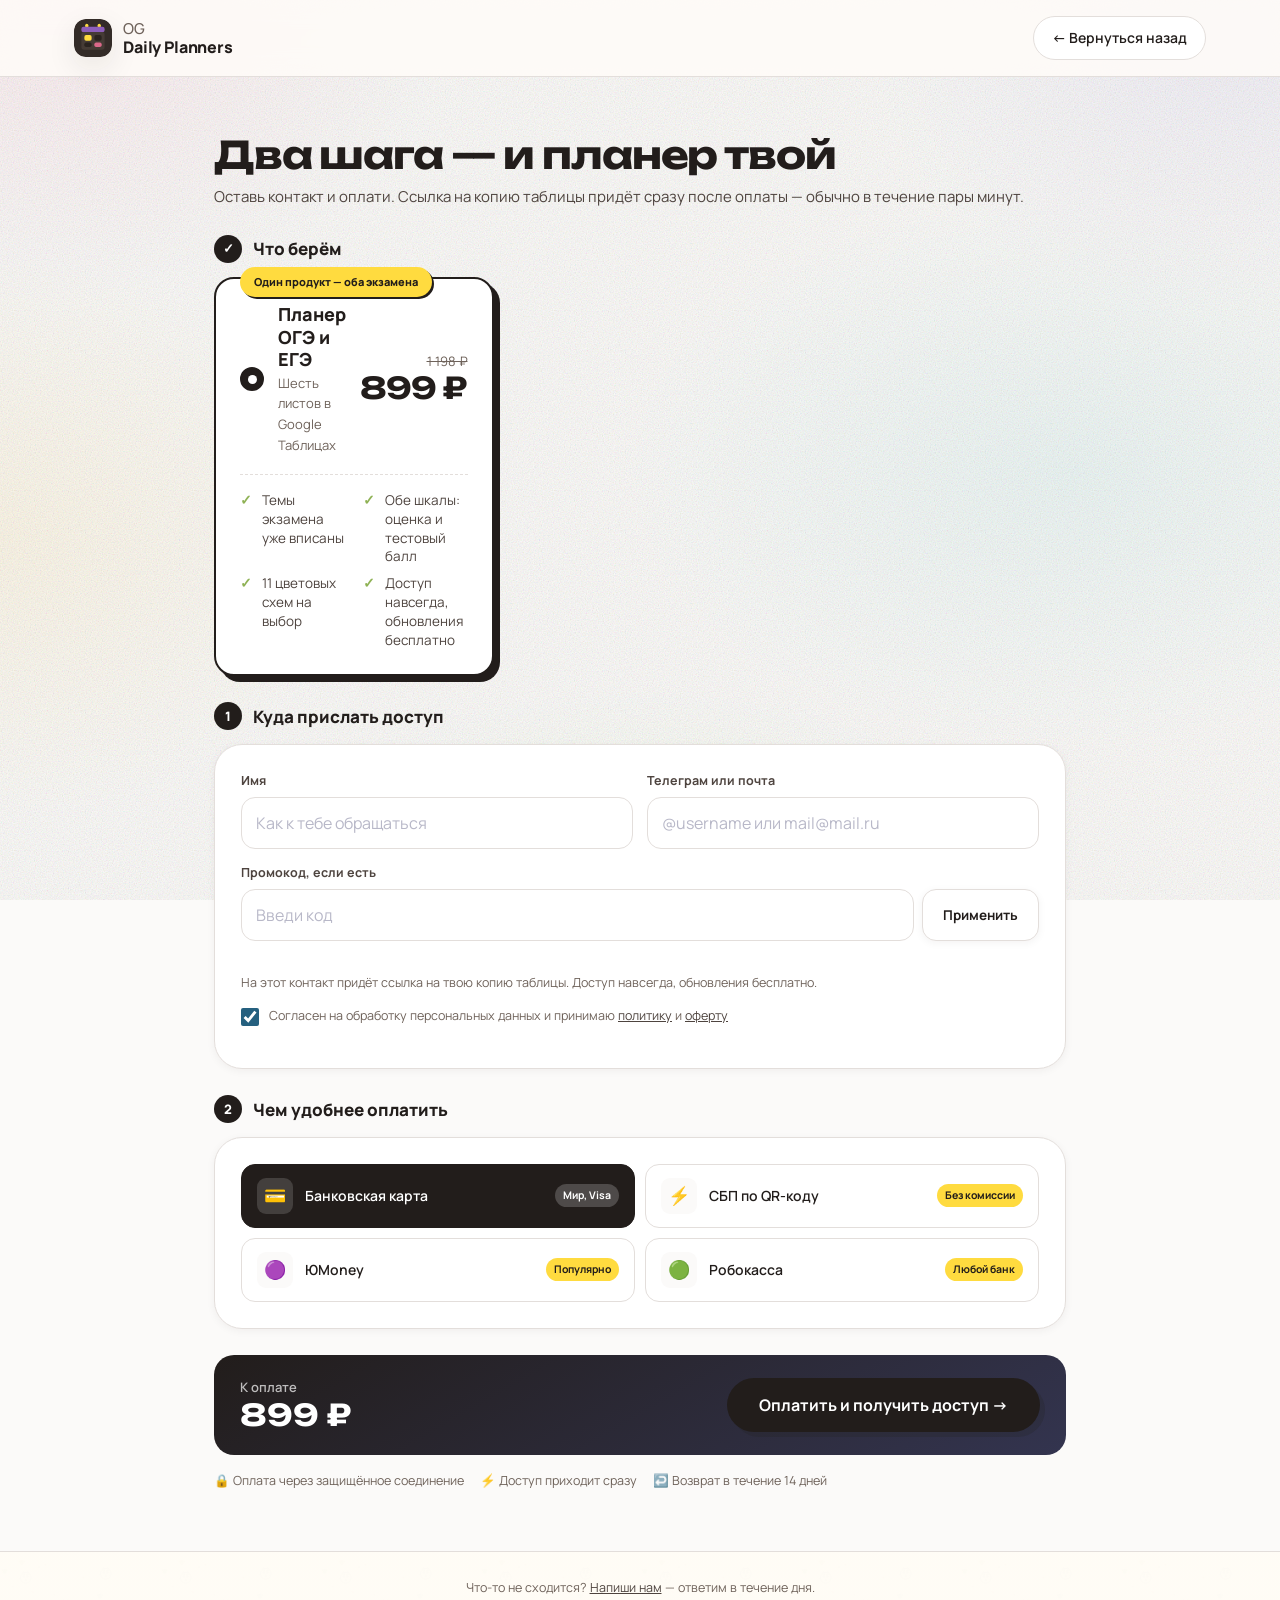
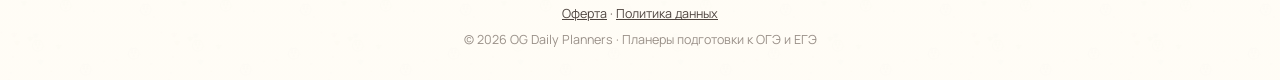
==== checkout.html @ 502cdce7 "Add files via upload" ====
<!DOCTYPE html>
<!-- ═══════════════════════════════════════════════════════════════
     CHECKOUT · страница оплаты
     Стили: styles.css (общие) + checkout.css. Логика: checkout.js
     ═══════════════════════════════════════════════════════════════ -->
<html lang="ru" class="no-js">
<head>
<meta charset="utf-8">
<meta name="viewport" content="width=device-width, initial-scale=1, viewport-fit=cover">
<meta name="theme-color" content="#FBFAF9">
<meta name="format-detection" content="telephone=no">
<meta name="robots" content="noindex">

<title>Оформление заказа — OG Daily Planners</title>
<meta name="description" content="Выбери тариф и способ оплаты планеров подготовки к ОГЭ и ЕГЭ. Доступ приходит сразу после оплаты.">

<link rel="icon" href="favicon.svg" type="image/svg+xml">
<link rel="icon" href="favicon.png" sizes="32x32">
<link rel="apple-touch-icon" href="apple-touch-icon.png">
<link rel="preconnect" href="https://fonts.googleapis.com">
<link rel="preconnect" href="https://fonts.gstatic.com" crossorigin>
<link href="https://fonts.googleapis.com/css2?family=Manrope:wght@400;500;600;700;800&family=Unbounded:wght@600;700&display=swap" rel="stylesheet">
<link rel="stylesheet" href="styles.css">
<link rel="stylesheet" href="checkout.css">
</head>
<body class="checkout-page">

<!-- ═══ ШАПКА ══════════════════════════════════════════════════ -->
<header class="chk-header">
  <div class="wrap">
    <a href="index.html" class="logo">
      <span class="logo-mark" aria-hidden="true">
        <svg viewBox="0 0 44 44" width="38" height="38" role="img">
          <rect width="44" height="44" rx="13" fill="#332B27"/>
          <rect x="13" y="5.5" width="3.6" height="6.5" rx="1.8" fill="#FFDB3F"/>
          <rect x="27.4" y="5.5" width="3.6" height="6.5" rx="1.8" fill="#FFDB3F"/>
          <rect x="8.5" y="9" width="27" height="6.2" rx="2.6" fill="#8D5EBA"/>
          <rect x="8.5" y="15" width="27" height="20.5" rx="3.4" fill="#453B35"/>
          <rect x="12" y="18.6" width="8.4" height="6.6" rx="2.1" fill="#FFDB3F"/>
          <rect x="23.6" y="18.6" width="8.4" height="6.6" rx="2.1" fill="#2A231F"/>
          <rect x="12" y="27.2" width="8.4" height="5.2" rx="2" fill="#2A231F"/>
          <rect x="23.6" y="27.2" width="8.4" height="5.2" rx="2" fill="#DA6889"/>
        </svg>
      </span>
      <span class="logo-txt">OG <b>Daily&nbsp;Planners</b></span>
    </a>
    <a href="index.html#price" class="chk-back">← Вернуться назад</a>
  </div>
</header>

<main class="chk-grid">

  <!-- Заголовок -->
  <div class="chk-step">
    <h1 class="chk-title">Два шага — и планер твой</h1>
    <p class="chk-sub">Оставь контакт и оплати. Ссылка на копию
      таблицы придёт сразу после оплаты — обычно в течение пары минут.</p>
  </div>

  <!-- Шаг 1 · тариф -->
  <div class="chk-step">
    <div class="chk-legend"><i>✓</i><b>Что берём</b></div>
    <div class="chk-plans chk-one">
      <div class="chk-plan on" role="radio" aria-checked="true" tabindex="0"
           data-plan="oge-ege" data-price="899" data-name="Планер ОГЭ и ЕГЭ">
        <div class="chk-badge">Один продукт — оба экзамена</div>

        <div class="chk-head">
          <div class="chk-radio" aria-hidden="true"></div>
          <div>
            <div class="chk-name">Планер ОГЭ и ЕГЭ</div>
            <div class="chk-desc">Шесть листов в Google Таблицах</div>
          </div>
          <div class="chk-pricebox">
            <span class="chk-old">1 198 ₽</span>
            <span class="chk-price">899 ₽</span>
          </div>
        </div>

        <ul class="chk-feat">
          <li>Темы экзамена уже вписаны</li>
          <li>Обе шкалы: оценка и тестовый балл</li>
          <li>11 цветовых схем на выбор</li>
          <li>Доступ навсегда, обновления бесплатно</li>
        </ul>
      </div>
    </div>
  </div>

  <!-- Шаг 2 · контакт -->
  <div class="chk-step">
    <div class="chk-legend"><i>1</i><b>Куда прислать доступ</b></div>
    <div class="chk-form">
      <div class="chk-row">
        <div class="chk-field">
          <label for="cName">Имя</label>
          <input type="text" id="cName" name="name" autocomplete="name"
                 placeholder="Как к тебе обращаться">
        </div>
        <div class="chk-field">
          <label for="cEmail">Телеграм или почта</label>
          <input type="text" id="cEmail" name="contact" inputmode="email"
                 autocomplete="email" placeholder="@username или mail@mail.ru">
        </div>
      </div>

      <div class="chk-field" style="margin-bottom:6px">
        <label for="cPromo">Промокод, если есть</label>
        <div class="chk-promo">
          <input type="text" id="cPromo" name="promo" autocomplete="off"
                 autocapitalize="characters" placeholder="Введи код">
          <button type="button" class="btn btn-2" id="applyPromo">Применить</button>
        </div>
        <p class="chk-promo-msg" id="promoMsg" role="status"></p>
      </div>

      <p class="chk-hint">На этот контакт придёт ссылка на твою копию таблицы.
        Доступ навсегда, обновления бесплатно.</p>
      <label class="agree" style="margin-top:14px">
        <input type="checkbox" id="cAgree" name="agree" checked>
        <span>Согласен на обработку персональных данных и принимаю
          <a href="policy.html" target="_blank" rel="noopener">политику</a>
          и <a href="oferta.html" target="_blank" rel="noopener">оферту</a></span>
      </label>
    </div>
  </div>

  <!-- Шаг 3 · оплата -->
  <div class="chk-step">
    <div class="chk-legend"><i>2</i><b>Чем удобнее оплатить</b></div>
    <div class="chk-form">
      <div class="chk-methods" id="chkMethods" role="radiogroup" aria-label="Способ оплаты">
        <div class="chk-method on" role="radio" aria-checked="true" tabindex="0" data-method="card">
          <span class="pay-icon" aria-hidden="true">💳</span>
          <span class="pay-name">Банковская карта</span>
          <span class="pay-tag">Мир, Visa</span>
        </div>
        <div class="chk-method" role="radio" aria-checked="false" tabindex="0" data-method="sbp">
          <span class="pay-icon" aria-hidden="true">⚡</span>
          <span class="pay-name">СБП по QR-коду</span>
          <span class="pay-tag">Без комиссии</span>
        </div>
        <div class="chk-method" role="radio" aria-checked="false" tabindex="0" data-method="yoomoney">
          <span class="pay-icon" aria-hidden="true">🟣</span>
          <span class="pay-name">ЮMoney</span>
          <span class="pay-tag">Популярно</span>
        </div>
        <div class="chk-method" role="radio" aria-checked="false" tabindex="0" data-method="robokassa">
          <span class="pay-icon" aria-hidden="true">🟢</span>
          <span class="pay-name">Робокасса</span>
          <span class="pay-tag">Любой банк</span>
        </div>
      </div>
    </div>
  </div>

  <!-- Итог -->
  <div class="chk-step">
    <div class="chk-total">
      <div>
        <div class="chk-total-label">К оплате</div>
        <div>
          <span class="chk-total-sum" id="totalSum">899 ₽</span>
          <span class="chk-total-old" id="totalOld" style="display:none"></span>
        </div>
      </div>
      <button type="button" class="btn btn-1" id="payBtn">Оплатить и получить доступ →</button>
    </div>
    <div class="chk-trust">
      <span>🔒 Оплата через защищённое соединение</span>
      <span>⚡ Доступ приходит сразу</span>
      <span>↩️ Возврат в течение 14 дней</span>
    </div>
  </div>

</main>

<footer class="chk-footer">
  <p>Что-то не сходится? <a href="index.html#contact">Напиши нам</a> — ответим в течение дня.</p>
  <p style="margin-top:6px"><a href="oferta.html">Оферта</a> · <a href="policy.html">Политика данных</a></p>
  <p style="margin-top:6px;opacity:.7">© <span id="chkYear">2026</span> OG Daily Planners · Планеры подготовки к ОГЭ и ЕГЭ</p>
</footer>

<script>
  document.documentElement.classList.remove('no-js');
  document.getElementById('chkYear').textContent = new Date().getFullYear();
</script>
<script src="checkout.js"></script>

</body>
</html>
---- styles.css ----
/* ══════════════════════════════════════════════════════════════════
   ПЛАНЕР ОГЭ · СТИЛИ
   Порядок: переменные → база → шапка → кнопки → секции → адаптив
   ══════════════════════════════════════════════════════════════════ */

/* ─── 1. ПАЛИТРА ───────────────────────────────────────────────────
   Собрана под девятиклассника, а не под его родителя.
   Ориентиры — Duolingo, Quizlet, Skysmart: насыщенный цвет вместо
   офисного серого, кислотный акцент, тёплая бумага вместо белого.

   Названия переменных остались прежними, поэтому вся остальная
   таблица стилей подхватила новые цвета без единой правки.          */
:root{
  /* ═════════════════════════════════════════════════════════════
     ПАЛИТРА САЙТА · шесть цветов
     ─────────────────────────────────────────────────────────────
     Основа задана заказчиком. У каждого цвета три версии:
       ·  чистый      — заливки, плашки, крупные пятна
       · -d тёмный    — текст и ссылки, доведён до контраста 4.5
       · -l светлый   — подложки под текст

     Тёмные оттенки не выдуманы: каждый затемнялся по светлоте,
     пока не прошёл норму читаемости на бумажном фоне. Жёлтый и
     песочный на белом не читаются вообще, поэтому текст на них
     ставится только чернильный.
     ═════════════════════════════════════════════════════════════ */
  --sunny:#FFDB3F;   --sunny-d:#8B7100;   --sunny-l:#FFF6D6;
  --grape:#8D5EBA;   --grape-d:#6B3F97;   --grape-l:#F0EAF8;
  --rose:#DA6889;    --rose-d:#CD3460;    --rose-l:#FBEAEF;
  --ocean:#337AA5;   --ocean-d:#25607F;   --ocean-l:#E6F1F7;
  --sand:#D4AA82;    --sand-d:#986534;    --sand-l:#F8F0E7;
  --stone:#E3DEDB;   --stone-d:#827065;   --stone-l:#F4F1EF;

  /* ─── Базовые ───────────────────────────────────────────────── */
  --ink:#221D1B;        /* текст: тёплый графит из семейства серого */
  --ink-2:#4E443F;
  --muted:#6E625A;      /* подписи: контраст 5.6 на бумаге */
  --paper:#FBFAF9;
  --card:#FFFFFF;
  --line:#E3DEDB;       /* серый из палитры и есть цвет линий */

  /* ─── Восемь цветов дня ИЗ ПЛАНЕРА ──────────────────────────────
     Не трогаются: раздел «11 схем» обязан показывать настоящие
     цвета таблицы, иначе снимки будут врать покупателю.        */
  --pink-1:#F4A9C4;  --pink-2:#FCE3EC;  --pink-d:#D4739A;
  --peach-1:#F9C79B; --peach-2:#FDEBDC; --peach-d:#DE9A56;
  --sun-1:#FDDD96;   --sun-2:#FEF3D6;   --sun-d:#D9AE3B;
  --grass-1:#C9E29B; --grass-2:#EDF5DE; --grass-d:#8FB255;
  --mint-1:#A9DDDF;  --mint-2:#E0F3F4;  --mint-d:#5FA9AC;
  --sky-1:#B1CFFD;   --sky-2:#E4EEFE;   --sky-d:#6E97E0;
  --lav-1:#C9BEEC;   --lav-2:#EDE8F9;   --lav-d:#9585CE;
  --coral-1:#F2B8B5; --coral-2:#FBE6E5; --coral-d:#D98682;

  /* ─── Старые имена → новые цвета ────────────────────────────────
     Оставлены, чтобы не переписывать тысячу правил ниже.       */
  --blue:#337AA5;   --blue-d:#25607F;   --blue-l:#E6F1F7;
  --pink:#DA6889;   --pink-l:#FBEAEF;
  --denim:#337AA5;  --denim-d:#25607F;  --denim-l:#E6F1F7;
  --berry:#DA6889;  --berry-d:#CD3460;  --berry-l:#FBEAEF;
  --lime:#FFDB3F;
  --sky:#337AA5;
  --mint:#F0EAF8; --sun:#FFF6D6; --blush:#FBEAEF; --lav:#F0EAF8;

  --r-l:28px; --r-m:20px; --r-s:14px;
  --sh-1:0 2px 8px rgba(34,29,27,.05);
  --sh-2:0 10px 30px rgba(34,29,27,.09);
  --sh-3:0 24px 60px rgba(34,29,27,.14);
  --wrap:1180px;
  --safe-b:0px;  --safe-t:0px;
}
/* Safe area работает только там, где есть env(). Старые браузеры
   просто оставят нули и ничего не сломается.                         */
@supports (padding:max(0px)){
  :root{
    --safe-b:env(safe-area-inset-bottom);
    --safe-t:env(safe-area-inset-top);
  }
}

/* ─── 2. БАЗА ─────────────────────────────────────────────────────── */
*{box-sizing:border-box;margin:0;padding:0}
html{
  scroll-behavior:smooth;
  scroll-padding-top:92px;
  -webkit-text-size-adjust:100%;   /* iOS не растягивает шрифт в альбомной */
}
body{
  font-family:Manrope,-apple-system,BlinkMacSystemFont,'Segoe UI',Roboto,sans-serif;
  color:var(--ink);background:var(--paper);
  -webkit-font-smoothing:antialiased;
  line-height:1.6;overflow-x:hidden;
  -webkit-tap-highlight-color:transparent;  /* без синей вспышки на тапе */
  /* Обязательно: без этого абсолютный слой нити (.thread) отсчитывает
     высоту от ОКНА, а не от страницы, и обрывается на первом экране. */
  position:relative;
}
/* ─── ФОН · mesh-градиент с зерном ─────────────────────────────────
   Главный приём вёрстки 2026 года: не картинка и не плоская заливка,
   а несколько цветовых пятен, растекающихся друг в друга. Сверху —
   плёночное зерно, чтобы цвет не выглядел «пластиковым».

   Взяты те же восемь цветов планера, но в полную силу: подросток
   должен увидеть цвет сразу, а не «приятный светлый фон». Читаемость
   держит третий слой — вуаль цвета бумаги.

   Всё нарисовано кодом: картинка-подложка больше не грузится,
   минус мегабайт на первой загрузке.                                */
body::before{
  content:'';position:fixed;inset:-10%;z-index:-2;pointer-events:none;
  background:
    radial-gradient(42% 46% at 12%  8%,  #DA6889 0%, transparent 62%),
    radial-gradient(38% 42% at 88% 12%,  #8D5EBA 0%, transparent 60%),
    radial-gradient(46% 40% at 78% 52%,  #337AA5 0%, transparent 62%),
    radial-gradient(40% 44% at  8% 58%,  #FFDB3F 0%, transparent 60%),
    radial-gradient(44% 38% at 50% 96%,  #D4AA82 0%, transparent 62%),
    radial-gradient(34% 34% at 34% 34%,  #FFDB3F 0%, transparent 58%),
    radial-gradient(30% 30% at 66% 78%,  #8D5EBA 0%, transparent 58%),
    var(--paper);
  /* Медленное дыхание пятен. Не отвлекает, но страница «живая» */
  animation:meshDrift 26s ease-in-out infinite alternate;
}
@keyframes meshDrift{
  from{transform:scale(1)      translate3d(0,0,0)}
  to  {transform:scale(1.08) translate3d(-2%,-1.5%,0)}
}

/* Зерно + вуаль. Зерно — SVG-шум прямо в CSS, отдельный файл не нужен.
   Вуаль цвета бумаги гасит цвет ровно настолько, чтобы текст читался. */
body::after{
  content:'';position:fixed;inset:0;z-index:-1;pointer-events:none;
  background:
    url("data:image/svg+xml,%3Csvg xmlns='http://www.w3.org/2000/svg' width='180' height='180'%3E%3Cfilter id='n'%3E%3CfeTurbulence type='fractalNoise' baseFrequency='.82' numOctaves='3'/%3E%3C/filter%3E%3Crect width='180' height='180' filter='url(%23n)' opacity='.34'/%3E%3C/svg%3E"),
    rgba(251,250,249,.76);
  mix-blend-mode:normal;
}

/* Кому мешает движение — фон просто стоит на месте */
@media(prefers-reduced-motion:reduce){
  body::before{animation:none}
}
h1,h2,h3{font-family:Unbounded,Manrope,sans-serif;letter-spacing:-.02em;line-height:1.15}
a{color:inherit;text-decoration:none}
img{max-width:100%;display:block;height:auto}
button{font-family:inherit}
.wrap{max-width:var(--wrap);margin:0 auto;padding:0 24px}
.center{text-align:center}
.center .lead{margin-left:auto;margin-right:auto}

/* Появление блоков при прокрутке. Если JS не сработал — класс no-js
   на <html> покажет всё сразу, ничего не пропадёт.                   */
.reveal{opacity:0;transform:translateY(26px);
  transition:opacity .7s cubic-bezier(.2,.7,.3,1),transform .7s cubic-bezier(.2,.7,.3,1)}
.reveal.in{opacity:1;transform:none}
.no-js .reveal{opacity:1;transform:none}

/* ─── 3. ШАПКА ────────────────────────────────────────────────────── */
header{
  position:fixed;top:0;left:0;right:0;z-index:80;
  padding:calc(16px + var(--safe-t)) 0 16px;
  transition:padding .28s ease,background .28s ease;
}
header.small{
  padding:calc(8px + var(--safe-t)) 0 8px;
  background:rgba(251,250,248,.95);
  box-shadow:0 1px 0 var(--line);
}
/* Размытие — только там, где браузер его умеет. Иначе просто плотный фон. */
@supports ((backdrop-filter:blur(1px)) or (-webkit-backdrop-filter:blur(1px))){
  header.small{
    background:rgba(251,250,248,.82);
    -webkit-backdrop-filter:blur(14px);backdrop-filter:blur(14px);
  }
}
.nav{display:flex;align-items:center}
.logo{display:flex;align-items:center;flex-shrink:0}
.logo-mark{display:flex;margin-right:11px;flex-shrink:0}
.logo-mark svg{width:38px;height:38px;border-radius:12px;box-shadow:var(--sh-2)}
.logo-txt{font-size:15px;font-weight:500;color:var(--muted);line-height:1.15;
  letter-spacing:-.01em;white-space:nowrap}
.logo-txt b{display:block;font-weight:800;font-size:16px;color:var(--ink)}
.menu{
  display:flex;margin-left:auto;background:rgba(255,255,255,.7);
  border:1px solid var(--line);border-radius:999px;padding:5px
}
@supports ((backdrop-filter:blur(1px)) or (-webkit-backdrop-filter:blur(1px))){
  .menu{-webkit-backdrop-filter:blur(8px);backdrop-filter:blur(8px)}
}
.menu a{
  padding:9px 15px;border-radius:999px;font-size:14px;font-weight:600;
  color:var(--ink-2);transition:.2s;white-space:nowrap
}
.menu a.on{background:var(--ink);color:#fff}
.head-cta{
  padding:12px 22px;border-radius:999px;background:var(--ink);color:#fff;
  font-weight:700;font-size:14px;flex-shrink:0;margin-left:14px;
  transition:.2s;box-shadow:var(--sh-1)
}
.burger{
  display:none;margin-left:auto;width:46px;height:46px;border-radius:13px;
  border:1px solid var(--line);background:#fff;cursor:pointer;font-size:19px
}

/* ─── 4. КНОПКИ ───────────────────────────────────────────────────── */
.btn{
  display:inline-flex;align-items:center;justify-content:center;
  min-height:48px;padding:15px 30px;border-radius:999px;
  font-weight:700;font-size:15px;cursor:pointer;border:none;transition:.22s;
  font-family:inherit;text-align:center
}
.btn-1{background:var(--ink);color:#fff;box-shadow:var(--sh-2)}
.btn-2{background:#fff;color:var(--ink);border:1.5px solid var(--line);box-shadow:var(--sh-1)}
.btn-3{background:linear-gradient(135deg,var(--rose-d),var(--rose));color:#fff;
  box-shadow:0 10px 26px rgba(205,52,96,.28)}

/* Эффекты наведения — только для мыши. На тачскрине они «залипают». */
@media (hover:hover) and (pointer:fine){
  .menu a:hover{background:var(--blue-l);color:var(--ink)}
  .head-cta:hover,.btn-1:hover,.btn-3:hover{transform:translateY(-3px)}
  .head-cta:hover{box-shadow:var(--sh-2)}
  .btn-1:hover{box-shadow:var(--sh-3)}
  .btn-2:hover{border-color:var(--blue);transform:translateY(-2px)}
  .btn-3:hover{box-shadow:0 16px 36px rgba(212,115,154,.40)}
  .mcard:hover{transform:translateY(-5px);box-shadow:var(--sh-2);border-color:var(--stone)}
  .slide:hover{box-shadow:var(--sh-3)}
  .shot:hover{border-color:var(--blue);transform:translateY(-4px);box-shadow:var(--sh-2)}
  .c-btn:hover:not(:disabled){background:var(--ink);color:#fff;border-color:var(--ink)}
  .link-row:hover{background:rgba(255,255,255,.15);transform:translateX(5px)}
  .foot a:hover{color:var(--ink)}
}
/* Отклик на нажатие — работает и на телефоне */
.btn:active{transform:scale(.97)}
:focus-visible{outline:3px solid var(--blue);outline-offset:3px;border-radius:6px}


/* ══════════════════════════════════════════════════════════════════
   КОТЫ · базовые правила
   ══════════════════════════════════════════════════════════════════
   Эти правила случайно уехали вместе с блоком стилей подарка, когда
   тот удалялся. Без них фотография переставала быть круглой
   (пропадал border-radius), а полоса котов теряла flex и вставала
   столбиком. Возвращены и увеличены: кружки были 82 px, стали 130 —
   на глаз это те самые «плюс полтора сантиметра».
   ══════════════════════════════════════════════════════════════════ */
.cat{
  width:100%;height:100%;display:block;border-radius:50%;
  object-fit:cover;object-position:center
}

.cat-strip{
  display:flex;justify-content:center;align-items:center;flex-wrap:wrap;
  padding:34px 24px;margin:0 auto;max-width:var(--wrap)
}
.cat-strip span{
  width:130px;height:130px;border-radius:50%;overflow:hidden;margin:11px;
  border:3.5px solid var(--ink);box-shadow:5px 5px 0 var(--ink);
  transition:transform .35s cubic-bezier(.2,.7,.3,1);flex-shrink:0;
  background:var(--card)
}
.cat-strip span:nth-child(odd){transform:rotate(-5deg)}
.cat-strip span:nth-child(even){transform:rotate(5deg)}
@media (hover:hover) and (pointer:fine){
  .cat-strip span:hover{transform:rotate(0) scale(1.1) translateY(-6px);z-index:2}
}

/* Аватарка в отзыве — тоже круг, тоже перестала им быть */
.rev-ava{overflow:hidden}
.rev-ava .cat{border-radius:50%}

/* ─── 5. ОБЩЕЕ ДЛЯ СЕКЦИЙ ─────────────────────────────────────────── */
section{padding:88px 0;position:relative}
.tag{
  display:inline-flex;align-items:center;padding:7px 15px;border-radius:999px;
  background:#fff;border:1px solid var(--line);font-size:12.5px;font-weight:700;
  color:var(--ink-2);box-shadow:var(--sh-1);margin-bottom:18px
}
/* Крупная типографика — главный приём: заголовок должен бить сразу */
.h2{font-size:clamp(28px,4.4vw,48px);font-weight:700;margin-bottom:14px;letter-spacing:-.03em}
.lead{font-size:clamp(15px,1.6vw,17px);color:var(--ink-2);max-width:640px}
/* Секции с декоративными стикерами */
.has-stick{position:relative}
.has-stick .sticker{z-index:4}

/* ─── 6. ГЕРОЙ ────────────────────────────────────────────────────── */
.hero{padding:150px 0 70px}
.hero-grid{display:grid;grid-template-columns:1.05fr .95fr;gap:52px;align-items:center}
.hero h1{font-size:clamp(33px,6vw,68px);font-weight:700;margin-bottom:20px;letter-spacing:-.035em}
.hero h1 mark{background:linear-gradient(180deg,transparent 56%,var(--sunny) 56%);
  color:inherit;padding:0 6px;border-radius:4px}
.hero p.lead{margin-bottom:28px}
.hero-btns{display:flex;flex-wrap:wrap;margin:0 -6px 30px}
.hero-btns>*{margin:0 6px 12px}
.trust{display:flex;flex-wrap:wrap;font-size:13px;color:var(--muted);font-weight:600;margin:0 -13px}
.trust>div{margin:0 13px 10px}
.trust b{display:block;font-size:22px;color:var(--ink);font-family:Unbounded,sans-serif}

/* Счётчик дней до экзамена */
.countdown{
  background:var(--ink);color:#fff;border-radius:var(--r-m);padding:20px 24px;
  display:flex;align-items:center;flex-wrap:wrap;margin-bottom:26px;box-shadow:var(--sh-2)
}
.cd-num{font-family:Unbounded,sans-serif;font-size:40px;font-weight:700;line-height:1}
.cd-lbl{font-size:13px;opacity:.72;font-weight:600}
.cd-right{flex:1;min-width:150px;margin-left:20px}
.cd-bar{height:7px;border-radius:99px;background:rgba(255,255,255,.16);overflow:hidden;margin-top:8px}
.cd-bar i{display:block;height:100%;border-radius:99px;
  background:linear-gradient(90deg,var(--pink),var(--sun));width:0;transition:width 1.2s ease}

/* Коллаж из карточек планера — плотной группой, веером */
/* ─── ПОРТРЕТ В ПЕРВОМ ЭКРАНЕ ─────────────────────────────────────
   Раньше здесь был коллаж из трёх карточек. Живой человек в шапке
   продаёт лучше выдуманных табличек, поэтому карточки убраны,
   а их стили удалены, чтобы не копился мёртвый код.            */
.hero-art{position:relative;min-height:430px;display:flex;
  align-items:flex-end;justify-content:center}

/* Цветное пятно за спиной — тот же приём, что у фона страницы.
   Оно и отделяет фигуру от узора, и держит её в палитре планера. */
.hero-photo{position:relative;z-index:1;display:flex;justify-content:flex-end;
  width:100%;padding-left:8%}
.hero-photo::before{
  content:'';position:absolute;z-index:-1;
  left:50%;bottom:-6%;transform:translateX(-50%);
  width:104%;height:92%;border-radius:52% 48% 46% 54% / 58% 54% 46% 42%;
  background:
    radial-gradient(62% 62% at 32% 28%, var(--ocean-l) 0%, transparent 72%),
    radial-gradient(58% 58% at 72% 68%, var(--rose-l) 0%, transparent 72%),
    var(--sunny-l);
  filter:blur(2px)
}
.hero-photo img{
  width:100%;max-width:430px;height:auto;display:block;
  /* Низ растворяем — фигура «стоит» на странице, а не обрезана линейкой */
  -webkit-mask-image:linear-gradient(180deg,#000 86%,transparent 100%);
          mask-image:linear-gradient(180deg,#000 86%,transparent 100%);
  filter:drop-shadow(0 18px 34px rgba(35,32,29,.16))
}

/* Подписи вокруг портрета */
.hero-note{
  position:absolute;z-index:2;
  background:var(--card);border:2px solid var(--ink);
  border-radius:var(--r-s);padding:9px 14px;
  font-size:12px;font-weight:700;color:var(--ink-2);line-height:1.25;
  box-shadow:4px 4px 0 var(--ink);white-space:nowrap
}
.hero-note b{display:block;font-family:Unbounded,sans-serif;
  font-size:19px;font-weight:700;color:var(--ink);letter-spacing:-.02em}
/* Все три ушли влево и вниз: справа вверху поднята рука
   со скрещёнными пальцами — там ничего ставить нельзя. */
.hero-note.n1{top:14%;left:-8%;transform:rotate(-6deg)}
.hero-note.n2{top:47%;left:-12%;transform:rotate(4deg)}
.hero-note.n3{bottom:14%;left:-4%;transform:rotate(-3deg)}

/* Стикеры-накладки. Внутри может быть эмодзи или <img> */
.sticker{
  position:absolute;width:108px;height:108px;border-radius:50%;
  display:flex;align-items:center;justify-content:center;font-size:40px;
  background:#fff;border:4px solid var(--ink);box-shadow:6px 6px 0 var(--ink);
  z-index:6;overflow:hidden;user-select:none
}
.sticker img{width:100%;height:100%;object-fit:cover}
.s-a{top:-30px;right:12%;transform:rotate(-12deg)}
.s-b{top:150px;left:-42px;transform:rotate(9deg)}
.s-c{bottom:-14px;right:2%;transform:rotate(-7deg)}
.pill{padding:2px 8px;border-radius:99px;font-size:9.5px;font-weight:800;display:inline-block}

/* ─── 6б. БЕГУЩАЯ СТРОКА ──────────────────────────────────────────── */
/* Приём из подростковых лендингов: разделяет экраны и задаёт темп */
.ticker{
  overflow:hidden;background:var(--ink);color:#fff;padding:15px 0;
  transform:rotate(-1.1deg);margin:10px -30px 0;position:relative;z-index:2
}
.ticker-row{display:flex;white-space:nowrap;will-change:transform;
  animation:tickerMove 34s linear infinite}
.ticker-row span{font-size:15px;font-weight:700;padding:0 18px;flex-shrink:0}
.ticker-row span:nth-child(even){opacity:.4}
@keyframes tickerMove{from{transform:translateX(0)}to{transform:translateX(-50%)}}
@media (hover:hover){.ticker:hover .ticker-row{animation-play-state:paused}}

/* ─── 7. КАРУСЕЛЬ ЛИСТОВ ──────────────────────────────────────────── */
.carousel-head{display:flex;align-items:flex-end;justify-content:space-between;
  flex-wrap:wrap;margin-bottom:26px}
.c-nav{display:flex;margin-left:auto}
.c-btn{
  width:48px;height:48px;border-radius:50%;border:1.5px solid var(--line);
  background:#fff;cursor:pointer;font-size:17px;color:var(--ink);
  transition:.2s;box-shadow:var(--sh-1);margin-left:9px
}
.c-btn:disabled{opacity:.32;cursor:default}
.track{
  display:flex;overflow-x:auto;scroll-snap-type:x mandatory;
  -webkit-overflow-scrolling:touch;   /* инерция на старых iOS */
  padding:6px 4px 22px;margin:0 -4px;
  scrollbar-width:none;-ms-overflow-style:none;
  position:relative;                  /* точка отсчёта для слайдов */
  overscroll-behavior-x:contain       /* свайп по карусели не листает страницу */
}
.track::-webkit-scrollbar{display:none}
.slide{
  flex:0 0 min(760px,88%);
  scroll-snap-align:center;
  scroll-snap-stop:always;            /* резкий свайп не перепрыгивает слайд */
  background:var(--card);
  border-radius:var(--r-l);border:1px solid var(--line);box-shadow:var(--sh-2);
  overflow:hidden;transition:box-shadow .3s;margin-right:22px
}
.slide:last-child{margin-right:0}
.slide-top{padding:16px 22px;display:flex;align-items:center;border-bottom:1px solid var(--line)}
.dots-mac{display:flex;margin-right:11px}
.dots-mac i{width:9px;height:9px;border-radius:50%;background:var(--line);margin-right:5px}
.slide-name{font-weight:800;font-size:13.5px}
.slide-tab{margin-left:auto;font-size:11px;font-weight:700;padding:4px 11px;
  border-radius:99px;background:var(--blue-l);color:var(--blue-d)}
.slide-body{padding:20px 22px 24px;background:linear-gradient(180deg,#fff,var(--paper));
  overflow-x:auto;-webkit-overflow-scrolling:touch}
.slide-cap{padding:0 22px 22px;font-size:13.5px;color:var(--ink-2)}
.slide-cap b{color:var(--ink)}
.dots{display:flex;justify-content:center;margin-top:8px}
/* Точка маленькая, а область нажатия большая — за счёт padding */
.dot{
  width:9px;height:9px;border-radius:99px;background:var(--line);border:none;
  cursor:pointer;transition:.25s;padding:10px;background-clip:content-box;
  box-sizing:content-box
}
.dot.on{width:30px;background:var(--ink);background-clip:content-box}

/* Мини-таблица планера внутри слайда */
.tbl{width:100%;border-collapse:collapse;font-size:11.5px;min-width:440px}
.tbl th{background:var(--blue-l);font-weight:800;font-size:10px;padding:8px 9px;
  text-align:left;color:var(--ink);white-space:nowrap}
.tbl td{padding:7px 9px;border-bottom:1px solid var(--line);white-space:nowrap}
.tbl tr:last-child td{border-bottom:0}
.tbl .c{text-align:center}
.band{background:var(--blue);color:#fff;font-weight:800;font-size:11px;
  padding:8px 12px;border-radius:9px;margin-bottom:11px;display:flex;align-items:center}
.band small{margin-left:auto;font-weight:600;opacity:.8;font-size:10px}
.kpi-grid{display:grid;grid-template-columns:repeat(auto-fit,minmax(126px,1fr));
  grid-gap:9px;gap:9px;margin-bottom:13px}
.kpi{background:#fff;border:1px solid var(--line);border-radius:12px;padding:10px 12px}
.kpi s{display:block;font-size:9.5px;color:var(--muted);font-weight:700;
  text-decoration:none;margin-bottom:3px}
.kpi b{font-size:17px;font-family:Unbounded,sans-serif;color:var(--blue-d)}
.bars{display:flex;align-items:flex-end;height:66px;padding:0 2px}
.bars i{flex:1;border-radius:5px 5px 0 0;background:linear-gradient(180deg,var(--blue),var(--stone-d));
  min-height:8px;margin-right:6px}
.bars i:last-child{margin-right:0}

/* ─── 8. СЕТКА ВОЗМОЖНОСТЕЙ ───────────────────────────────────────── */
.masonry{columns:3;column-gap:20px}
.mcard{
  break-inside:avoid;-webkit-column-break-inside:avoid;page-break-inside:avoid;
  margin-bottom:20px;background:var(--card);border:1px solid var(--line);
  border-radius:var(--r-m);padding:24px;box-shadow:var(--sh-1);transition:.28s
}
.mcard .ic{width:44px;height:44px;border-radius:13px;display:flex;
  align-items:center;justify-content:center;font-size:20px;margin-bottom:13px}
.mcard h3{font-size:16.5px;margin-bottom:8px;font-family:Manrope;font-weight:800;letter-spacing:0}
.mcard p{font-size:13.5px;color:var(--ink-2)}
.mcard.wide{background:linear-gradient(145deg,var(--ink),var(--ink-2));color:#fff;border:0}
.mcard.wide p{color:rgba(255,255,255,.78)}
.mcard.wide .ic{background:rgba(255,255,255,.13)}

/* ─── 9. БЕЗ ПЛАНЕРА / С ПЛАНЕРОМ ─────────────────────────────────── */
.vs{display:grid;grid-template-columns:1fr 1fr;grid-gap:20px;gap:20px}
.vs-col{border-radius:var(--r-l);padding:30px;border:1px solid var(--line)}
.vs-a{background:#fff}
.vs-b{background:linear-gradient(150deg,var(--ink),#3A322E);color:#fff;border:0;box-shadow:var(--sh-3)}
.vs-col h3{font-size:19px;margin-bottom:18px;font-family:Manrope;font-weight:800;letter-spacing:0}
.vs-col li{list-style:none;display:flex;padding:11px 0;font-size:14px;
  border-bottom:1px dashed rgba(132,148,162,.25)}
.vs-col li:last-child{border:0}
.vs-b li{border-color:rgba(255,255,255,.14);color:rgba(255,255,255,.9)}
.vs-col li i{font-style:normal;flex-shrink:0;margin-right:11px}

/* ─── 10. КОМУ ПОДОЙДЁТ ───────────────────────────────────────────── */
.fit{display:grid;grid-template-columns:1fr 1fr;grid-gap:20px;gap:20px}
.fit-col{background:var(--card);border:1px solid var(--line);border-radius:var(--r-l);
  padding:30px;box-shadow:var(--sh-1)}
.fit-col h3{font-size:18px;margin-bottom:16px;font-family:Manrope;font-weight:800;
  letter-spacing:0;display:flex;align-items:center}
.fit-col h3 span{margin-right:9px}
.fit-col li{list-style:none;padding:10px 0 10px 27px;position:relative;
  font-size:14px;color:var(--ink-2)}
.fit-col li::before{position:absolute;left:0;top:10px;font-weight:800}
.fit-yes li::before{content:'✓';color:var(--ocean-d)}
.fit-no li::before{content:'—';color:var(--muted)}

/* ─── 11. ГАЛЕРЕЯ СКРИНШОТОВ ──────────────────────────────────────── */
.shots{columns:3;column-gap:18px}
.shot{
  break-inside:avoid;-webkit-column-break-inside:avoid;
  margin-bottom:18px;border-radius:var(--r-m);overflow:hidden;
  border:1px dashed var(--stone);background:#fff;position:relative;transition:.28s
}
/* Пропорция 16:10 через padding — работает даже там, где нет aspect-ratio */
/* Раньше здесь была диагональная штриховка — на телефоне она читалась
   как «вёрстка поехала». Теперь спокойная подложка с мягким свечением. */
.shot .ph{
  position:relative;padding-top:62.5%;
  background:
    radial-gradient(120% 90% at 50% 0%, #FFFFFF 0%, transparent 70%),
    linear-gradient(160deg, var(--blue-l) 0%, var(--stone-l) 55%, var(--pink-l) 100%)
}
.shot .ph span{
  position:absolute;inset:0;display:flex;flex-direction:column;
  align-items:center;justify-content:center;padding:22px;text-align:center;
  font-size:12px;color:var(--muted);font-weight:700;line-height:1.5
}
.shot .ph em{font-size:26px;margin-bottom:8px;font-style:normal}
.shot figcaption{padding:12px 16px;font-size:12.5px;font-weight:700;border-top:1px solid var(--line)}

/* ─── 13. FAQ ─────────────────────────────────────────────────────── */
.faq{max-width:820px;margin:0 auto}
.q{background:var(--card);border:1px solid var(--line);border-radius:var(--r-m);
  margin-bottom:12px;overflow:hidden;transition:.25s}
.q.open{box-shadow:var(--sh-2);border-color:var(--stone)}
.q button{
  width:100%;text-align:left;padding:20px 24px;background:none;border:none;
  font-size:15.5px;font-weight:700;color:var(--ink);cursor:pointer;
  display:flex;align-items:center;min-height:56px
}
.q button .plus{margin-left:auto;font-size:21px;color:var(--blue-d);
  transition:transform .3s;flex-shrink:0;line-height:1;padding-left:14px}
.q.open .plus{transform:rotate(45deg)}
.q .a{max-height:0;overflow:hidden;transition:max-height .34s ease}
.q .a p{padding:0 24px 22px;font-size:14px;color:var(--ink-2)}

/* ─── 14. КОНТАКТЫ ────────────────────────────────────────────────── */
.contact{
  position:relative;z-index:1;
  background:linear-gradient(150deg,var(--ink),#3A322E);border-radius:var(--r-l);
  padding:clamp(26px,5vw,56px);color:#fff;box-shadow:var(--sh-3);
  display:grid;grid-template-columns:1fr 1fr;grid-gap:44px;gap:44px;align-items:center
}
.contact h2{font-size:clamp(23px,3.4vw,34px);margin-bottom:14px}
.contact p{color:rgba(255,255,255,.76);font-size:15px;margin-bottom:24px}
.links{display:flex;flex-direction:column}
.link-row{
  display:flex;align-items:center;padding:15px 18px;border-radius:var(--r-s);
  background:rgba(255,255,255,.08);border:1px solid rgba(255,255,255,.12);
  transition:.22s;margin-bottom:11px;min-height:56px
}
.link-row em{font-style:normal;font-size:19px;margin-right:13px}
.link-row s{text-decoration:none;font-size:11.5px;opacity:.62;display:block}
.link-row b{font-size:14px}
.form{background:rgba(255,255,255,.07);border:1px solid rgba(255,255,255,.13);
  border-radius:var(--r-m);padding:26px}
.form label{display:block;font-size:12.5px;font-weight:700;margin-bottom:6px;opacity:.82}
/* 16px обязательны: при меньшем размере iOS зумит страницу на фокусе */
.form input,.form textarea,.form select{
  width:100%;padding:14px 15px;border-radius:var(--r-s);
  border:1px solid rgba(255,255,255,.16);background:rgba(255,255,255,.1);
  color:#fff;font-family:inherit;font-size:16px;margin-bottom:14px;
  transition:.2s;-webkit-appearance:none;appearance:none
}
.form input::placeholder,.form textarea::placeholder{color:rgba(255,255,255,.42)}
.form input:focus,.form textarea:focus,.form select:focus{
  outline:none;border-color:var(--pink);background:rgba(255,255,255,.16)}
.form select{
  background-image:url("data:image/svg+xml;charset=utf8,%3Csvg xmlns='http://www.w3.org/2000/svg' width='12' height='8'%3E%3Cpath d='M1 1l5 5 5-5' stroke='%23fff' stroke-width='2' fill='none'/%3E%3C/svg%3E");
  background-repeat:no-repeat;background-position:right 16px center
}
.form select option{color:var(--ink)}
.form textarea{resize:vertical;min-height:82px}
.form .btn{width:100%}
.form-note{font-size:11.5px;opacity:.6;margin-top:12px;text-align:center}

/* ─── 15. ПОДВАЛ ──────────────────────────────────────────────────── */
footer{padding:46px 0 calc(46px + var(--safe-b));border-top:1px solid var(--line);margin-top:60px}
.foot{display:flex;justify-content:space-between;flex-wrap:wrap;font-size:13px;color:var(--muted)}
.foot-links{display:flex;flex-wrap:wrap;margin:0 -10px}
.foot-links a{margin:0 10px}

/* ─── 16. СЛУЖЕБНОЕ ───────────────────────────────────────────────── */
/* Всплывающее сообщение вместо alert */
.toast{
  position:fixed;left:50%;bottom:calc(30px + var(--safe-b));
  transform:translate(-50%,180%);
  background:var(--ink);color:#fff;padding:15px 26px;border-radius:999px;
  font-size:14px;font-weight:600;box-shadow:var(--sh-3);z-index:200;
  transition:transform .4s cubic-bezier(.2,.8,.3,1);
  max-width:calc(100vw - 32px);text-align:center
}
.toast.show{transform:translate(-50%,0)}

/* Липкая полоса с ценой — только на телефоне */
.sticky-buy{
  position:fixed;left:12px;right:12px;bottom:calc(12px + var(--safe-b));
  z-index:70;display:none;background:var(--ink);color:#fff;
  border-radius:999px;padding:10px 12px 10px 20px;align-items:center;
  box-shadow:var(--sh-3)
}
.sticky-buy b{font-size:16px}
.sticky-buy small{font-size:12px;opacity:.7;margin-left:8px}
.sticky-buy .btn{padding:11px 22px;font-size:14px;margin-left:auto;min-height:44px}

/* ─── 17. АДАПТИВ ─────────────────────────────────────────────────── */
@media(max-width:1020px){
  .masonry,.shots{columns:2}
  .hero-grid{grid-template-columns:1fr;gap:38px;grid-gap:38px}
  .hero-art{min-height:0;max-width:460px;margin:0 auto}
  .contact{grid-template-columns:1fr;gap:30px;grid-gap:30px}
}
@media(max-width:760px){
  html{scroll-padding-top:78px}
  section{padding:58px 0}
  .hero{padding:112px 0 42px}
  .menu{display:none}
  .burger{display:block}
  .menu.open{
    display:flex;position:absolute;top:calc(66px + var(--safe-t));left:24px;right:24px;
    flex-direction:column;background:#fff;border-radius:var(--r-m);
    padding:10px;box-shadow:var(--sh-3)
  }
  .menu.open a{padding:14px 16px;min-height:48px;display:flex;align-items:center}
  .head-cta{display:none}
  .masonry,.shots{columns:1}
  .vs,.fit{grid-template-columns:1fr}
  .slide{flex-basis:92%;margin-right:16px}
  .sticky-buy{display:flex}
  footer{margin-bottom:76px}
  .hero-art{min-height:0}
  .carousel-head{align-items:flex-start}
  .c-nav{margin-top:16px}
  .countdown{padding:18px 20px}
  .cd-num{font-size:34px}
  .cd-right{margin-left:0;margin-top:14px;min-width:100%}
  .vs-col,.fit-col{padding:24px 20px}
  .form{padding:20px}
}
@media(max-width:400px){
  .hero-art{min-height:0}
  .trust b{font-size:19px}
  .price{font-size:31px}
  .q button{padding:17px 18px;font-size:14.5px}
  .q .a p{padding:0 18px 18px}
}

/* ─── 18. ДЕМО · «потрогать вживую» ───────────────────────────────── */
.demo{
  background:linear-gradient(150deg,var(--ink),var(--ink-2));border-radius:var(--r-l);
  padding:clamp(28px,4.5vw,52px);color:#fff;box-shadow:var(--sh-3);
  display:grid;grid-template-columns:1fr .9fr;grid-gap:40px;gap:40px;align-items:center
}
.demo h2{font-size:clamp(23px,3.4vw,34px);margin-bottom:14px}
.demo p{color:rgba(255,255,255,.78);font-size:15px;margin-bottom:22px}
.demo-list{margin-bottom:26px}
.demo-list li{list-style:none;display:flex;padding:7px 0;font-size:14px;color:rgba(255,255,255,.88)}
.demo-list li i{font-style:normal;margin-right:10px;flex-shrink:0}
/* Рамка «браузера» вокруг превью */
.frame{background:#fff;border-radius:var(--r-m);overflow:hidden;box-shadow:var(--sh-3)}
.frame-top{padding:11px 14px;display:flex;align-items:center;background:var(--stone-l);
  border-bottom:1px solid var(--line)}
.frame-top .dots-mac i{background:var(--stone)}
.frame-url{margin-left:10px;flex:1;background:#fff;border-radius:99px;padding:4px 12px;
  font-size:10.5px;color:var(--muted);border:1px solid var(--line);
  white-space:nowrap;overflow:hidden;text-overflow:ellipsis}
.frame-body{padding:16px}

/* ─── 19. ОТЗЫВЫ ──────────────────────────────────────────────────── */
.reviews{columns:3;column-gap:20px}
.rev{
  break-inside:avoid;-webkit-column-break-inside:avoid;margin-bottom:20px;
  background:var(--card);border:1px solid var(--line);border-radius:var(--r-m);
  padding:24px;box-shadow:var(--sh-1);transition:.28s
}
.rev-top{display:flex;align-items:center;margin-bottom:14px}
.rev-ava{
  width:44px;height:44px;border-radius:50%;display:flex;align-items:center;
  justify-content:center;font-weight:800;font-size:16px;margin-right:12px;flex-shrink:0
}
.rev-who b{display:block;font-size:14px}
.rev-who s{text-decoration:none;font-size:12px;color:var(--muted)}
.rev-stars{margin-left:auto;font-size:12px;letter-spacing:1px}
.rev p{font-size:14px;color:var(--ink-2)}
.rev-note{
  border-style:dashed;
  background:linear-gradient(165deg,#FFFFFF 0%,var(--paper) 60%,var(--blue-l) 100%)
}

/* ─── 22. СТИКЕРЫ В СЕКЦИЯХ ───────────────────────────────────────── */
/* Плавают у краёв, не мешают тексту. На узких экранах прячутся. */
.s-how  {top:18px;  right:10px;  transform:rotate(10deg)}
/* Кот на жёлтом фоне — справа, как просили.
   У второго стикера (кот с языком) теперь свой класс s-pal,
   иначе оба уезжали бы в одну сторону. */
.s-vs   {top:12px;  right:4px;   transform:rotate(11deg)}
.s-pal  {top:12px;  left:4px;    transform:rotate(-11deg)}
.s-quiz {top:30px;  right:30px;  transform:rotate(8deg)}
.s-price{top:8px;   left:10px;   transform:rotate(-9deg)}
.s-gift {top:34px;  right:22px;  transform:rotate(12deg)}

/* Жёсткая тень вместо мягкой — приём необрутализма.
   Применяем точечно: главная кнопка и выделенный тариф. */
.btn-1{box-shadow:5px 5px 0 rgba(35,32,29,.22)}

/* Кислотный акцент точечно: подчёркивание в заголовке, бегущая строка */
.hero h1 mark{background:linear-gradient(180deg,transparent 56%,var(--lime) 56%)}
.ticker{background:var(--blue)}
.ticker-row span:nth-child(4n+1){color:var(--lime)}
.tag{border-width:1.5px}
.trust b{color:var(--blue-d)}

@media (hover:hover) and (pointer:fine){
  .rev:hover{transform:translateY(-5px);box-shadow:var(--sh-2)}
  .btn-1:hover{box-shadow:7px 9px 0 rgba(34,48,60,.22)}
  .sticker{transition:transform .35s cubic-bezier(.2,.7,.3,1)}
  .has-stick:hover .sticker{transform:rotate(0deg) scale(1.08)}
}
@media(max-width:900px){
  .s-how,.s-vs,.s-pal,.s-price{display:none}
  .ticker{margin-left:-20px;margin-right:-20px}
  .ticker-row span{font-size:13.5px;padding:0 13px}
}
@media(max-width:760px){
  .cat-strip{padding:26px 12px}
  .cat-strip span{width:96px;height:96px;margin:8px;border-width:3px;box-shadow:4px 4px 0 var(--ink)}
  .sticker{width:78px;height:78px;font-size:30px;border-width:3px;box-shadow:4px 4px 0 var(--ink)}
  .s-a{top:-18px;right:8%}
  .s-b{top:136px;left:-26px}
  .s-c{bottom:-8px;right:1%}
  .logo-txt{font-size:13px}
  .logo-txt b{font-size:14px}
  .logo-mark svg{width:34px;height:34px}
}
@media(max-width:1020px){
  .reviews{columns:2}
  .demo{grid-template-columns:1fr;gap:28px;grid-gap:28px}
}
@media(max-width:760px){
  .reviews{columns:1}
}

/* Уважаем системную настройку «меньше движения» */
@media(prefers-reduced-motion:reduce){
  *{animation:none!important;transition:none!important}
  html{scroll-behavior:auto}
  .reveal{opacity:1;transform:none}
}

/* ═══ ФОНОВЫЕ ПАТТЕРНЫ · академический и котики ═══════════════ */
.section-pattern{
  background: linear-gradient(rgba(255,252,245,0.93), rgba(255,252,245,0.93)),
              url('background_pattern_academic.png') repeat;
  background-size: 200px;
}
.section-cats{
  background: linear-gradient(rgba(255,252,245,0.90), rgba(255,252,245,0.90)),
              url('background_pattern_cats.png') repeat;
  background-size: 180px;
}
/* Футер с едва заметными котиками */
footer{
  background: linear-gradient(rgba(255,252,245,0.94), rgba(255,252,245,0.94)),
              url('background_pattern_cats.png') repeat;
  background-size: 160px;
  position: relative;
}


/* ══════════════════════════════════════════════════════════════════
   23. МОБИЛЬНАЯ ВЕРСИЯ · собрана отдельно, а не «ужата» из десктопа
   ══════════════════════════════════════════════════════════════════
   Идёт последней, поэтому перекрывает всё выше. Правки палитры нет —
   меняются только размеры, отступы и то, что на телефоне мешает.
   ══════════════════════════════════════════════════════════════════ */
@media(max-width:760px){

  /* ── 23.1 РИТМ И ПОЛЯ ─────────────────────────────────────────── */
  /* Единый шаг: 18px по краям, 52px между секциями. */
  .wrap{padding:0 18px}
  section{padding:52px 0}
  .h2{font-size:clamp(25px,7vw,32px);letter-spacing:-.035em;line-height:1.18}
  .lead{font-size:15px;line-height:1.55}
  .tag{margin-bottom:14px;font-size:12px;padding:6px 13px}

  /* Мягче тени: на маленьком экране крупные тени выглядят грязью */
  .mcard,.rev,.fit-col,.vs-a,.slide,.offer{box-shadow:0 4px 16px rgba(35,32,29,.07)}

  /* ── 23.2 ГЕРОЙ ───────────────────────────────────────────────── */
  /* Коллаж из карточек убран: на 360px он превращался в кашу
     из наложенных друг на друга блоков и съезжающих стикеров. */
  /* Портрет на телефоне остаётся: он и есть главная картинка экрана.
     Прячем только подписи — на 360 px им негде встать. */
  .hero-art{display:flex;margin-top:26px}
  .hero-note{display:none}
  .hero-photo img{max-width:300px}
  .hero{padding:104px 0 34px}
  .hero h1{font-size:clamp(32px,9vw,44px);line-height:1.1;margin-bottom:14px}
  .hero p.lead{margin-bottom:22px}
  .hero-btns{margin:0 0 24px;display:block}
  .hero-btns>*{margin:0 0 10px;width:100%}        /* кнопки во всю ширину */
  .countdown{padding:18px;border-radius:var(--r-m);margin-bottom:22px}
  .cd-num{font-size:38px}
  .cd-right{margin:14px 0 0;min-width:100%}

  /* Цифры доверия — сеткой 2×2, а не рваной строкой */
  .trust{display:grid;grid-template-columns:1fr 1fr;grid-gap:12px;gap:12px;margin:0}
  .trust>div{margin:0;background:#fff;border:1px solid var(--line);
    border-radius:var(--r-s);padding:12px 14px;font-size:12px}
  .trust b{font-size:22px;margin-bottom:2px}

  /* ── 23.3 БЕГУЩАЯ СТРОКА ──────────────────────────────────────── */
  .ticker{margin:4px -14px 0;padding:12px 0;transform:rotate(-1.4deg)}
  .ticker-row span{font-size:13px;padding:0 12px}

  /* ── 23.4 КАРУСЕЛЬ ────────────────────────────────────────────── */
  .carousel-head{display:block}
  .c-nav{margin:18px 0 0;justify-content:flex-start}
  .c-btn{width:52px;height:52px;margin:0 10px 0 0}
  .track{padding:6px 0 18px;margin:0}
  .slide{flex-basis:90%;margin-right:14px;border-radius:var(--r-m)}
  .slide-top{padding:13px 16px}
  .slide-name{font-size:13px}
  .slide-tab{font-size:10px;padding:3px 9px}
  .slide-body{padding:16px 14px 18px;overflow-x:visible}
  .slide-cap{padding:0 16px 18px;font-size:13px}

  /* Таблицы целиком влезают в слайд: без горизонтальной прокрутки,
     мелким шрифтом и без второстепенных колонок (см. 23.5) */
  .tbl{min-width:0;font-size:11px;table-layout:fixed}
  .tbl th,.tbl td{padding:7px 5px;white-space:normal;word-break:break-word}
  .tbl th{font-size:9.5px;line-height:1.25}
  .band{font-size:10px;padding:7px 10px}
  .band small{display:none}                        /* пояснение не влезает */
  .kpi-grid{grid-template-columns:1fr 1fr;grid-gap:8px;gap:8px}
  .kpi{padding:9px 11px}
  .kpi b{font-size:16px}
  .bars{height:54px}

  /* ── 23.5 ЧТО ПРЯЧЕМ В ТАБЛИЦАХ ───────────────────────────────── */
  /* Оставляем только те колонки, ради которых слайд и показывают. */
  .t-exams  th:nth-child(2), .t-exams  td:nth-child(2),
  .t-exams  th:nth-child(4), .t-exams  td:nth-child(4),
  .t-exams  th:nth-child(5), .t-exams  td:nth-child(5),
  .t-topics th:nth-child(4), .t-topics td:nth-child(4),
  .t-tutors th:nth-child(3), .t-tutors td:nth-child(3),
  .t-errors th:nth-child(3), .t-errors td:nth-child(3),
  .t-errors th:nth-child(4), .t-errors td:nth-child(4),
  .t-mode   th:nth-child(5), .t-mode   td:nth-child(5){display:none}
  .pill{font-size:9px;padding:2px 6px}

  /* ── 23.6 КАРТОЧКИ И СПИСКИ ───────────────────────────────────── */
  .masonry,.shots,.reviews{columns:1}
  .mcard{padding:20px 18px;margin-bottom:14px;border-radius:var(--r-m)}
  .mcard .ic{width:40px;height:40px;font-size:18px;margin-bottom:11px}
  .mcard h3{font-size:16px}
  .mcard p{font-size:13.5px}

  .vs,.fit{grid-template-columns:1fr;gap:14px;grid-gap:14px}
  .vs-col,.fit-col{padding:22px 18px;border-radius:var(--r-m)}
  .vs-col h3,.fit-col h3{font-size:17px;margin-bottom:12px}
  .vs-col li,.fit-col li{font-size:13.5px;padding:9px 0}
  .fit-col li{padding-left:24px}

  /* ── 23.7 ГАЛЕРЕЯ ─────────────────────────────────────────────── */
  .shot{margin-bottom:14px;border-radius:var(--r-m)}
  .shot .ph{padding-top:56%}
  .shot .ph em{font-size:30px}
  .shot figcaption{padding:11px 14px;font-size:12px}

  /* ── 23.8 ТАРИФЫ ──────────────────────────────────────────────── */
  .price{font-size:34px}

  /* ── 23.9 КВИЗ ────────────────────────────────────────────────── */

  /* ── 23.10 FAQ ────────────────────────────────────────────────── */
  .q{border-radius:var(--r-m);margin-bottom:10px}
  .q button{padding:17px 18px;font-size:14.5px}
  .q .a p{padding:0 18px 18px;font-size:13.5px}

  /* ── 23.11 ПОДАРОК И КОНТАКТЫ ─────────────────────────────────── */
  .demo,.contact{border-radius:var(--r-l);padding:26px 20px}
  .demo h2,.contact h2{font-size:24px;line-height:1.2}
  .demo p,.contact p{font-size:14.5px}
  .demo .btn{width:100%}
  .form{padding:20px 18px;border-radius:var(--r-m)}
  .link-row{padding:13px 15px}

  /* ── 23.12 КОТЫ ───────────────────────────────────────────────── */
  /* Стикеры-накладки на телефоне скрыты: они привязаны к коллажу,
     которого больше нет. Полоса котов остаётся — она сама переносится. */
  .sticker{display:none}
  .cat-strip{padding:22px 10px}
  .cat-strip span{width:88px;height:88px;margin:7px;
    border-width:3px;box-shadow:4px 4px 0 var(--ink)}

  /* ── 23.13 ШАПКА И ЛИПКАЯ ПОЛОСА ──────────────────────────────── */
  .logo-mark svg{width:34px;height:34px}
  .logo-txt{font-size:12.5px}
  .logo-txt b{font-size:14px}
  .burger{width:44px;height:44px}
  .menu.open{left:18px;right:18px}
  .sticky-buy{left:10px;right:10px;padding:9px 10px 9px 18px}
  .sticky-buy b{font-size:17px}
  .sticky-buy small{font-size:11px}
  footer{margin-bottom:80px;padding-top:34px}
  .foot{display:block;text-align:center}
  .foot-links{justify-content:center;margin-top:12px}
}

/* Совсем узкие экраны — iPhone SE и подобные */
@media(max-width:380px){
  .wrap{padding:0 14px}
  .hero h1{font-size:29px}
  .trust{grid-template-columns:1fr}
  .slide{flex-basis:93%}
  .tbl{font-size:10.5px}
  .cd-num{font-size:34px}
  .price{font-size:30px}
  .cat-strip span{width:74px;height:74px;margin:6px}
}

/* ══════════════════════════════════════════════════════════════════
   24. СНИМКИ ЛИСТОВ · карусель и галерея
   ══════════════════════════════════════════════════════════════════
   Раньше экраны рисовались кодом. Теперь это настоящие снимки из
   таблицы, поэтому нужны только рамка, пропорции и поведение.
   ══════════════════════════════════════════════════════════════════ */

/* ─── 24.1 СНИМОК ВНУТРИ СЛАЙДА ───────────────────────────────────── */
/* Лист широкий (≈1470 px), в слайд он влезает целиком по ширине.
   Высоту не фиксируем: у «Архива» пропорции другие, чем у остальных. */
.slide-shot{
  background:var(--paper);
  border-bottom:1px solid var(--line);
  overflow:hidden
}
.slide-shot img{
  width:100%;height:auto;display:block;
  /* показываем верх листа — там заголовок и главные цифры */
  object-fit:cover;object-position:top center;
  max-height:340px
}

/* ─── 24.2 ГАЛЕРЕЯ ────────────────────────────────────────────────── */
.shot{overflow:hidden}
.shot a{display:block;position:relative;background:var(--paper);cursor:zoom-in}
.shot img{width:100%;height:auto;display:block}
/* Значок «открыть в полный размер» — только там, где есть мышь */
.shot a::after{
  content:'⤢';
  position:absolute;top:10px;right:10px;
  width:30px;height:30px;border-radius:9px;
  background:rgba(35,32,29,.62);color:#fff;
  display:flex;align-items:center;justify-content:center;
  font-size:14px;opacity:0;transition:.2s
}
@media (hover:hover) and (pointer:fine){
  .shot a:hover::after{opacity:1}
}
.shot figcaption{
  padding:12px 16px;font-size:12.5px;font-weight:700;
  border-top:1px solid var(--line);background:var(--card)
}

/* ─── 24.3 НА ТЕЛЕФОНЕ ────────────────────────────────────────────── */
@media(max-width:760px){
  /* Лист шириной в полтора метра на экране 360 px — это нечитаемо.
     Показываем левый верхний угол крупнее, а целиком — по нажатию. */
  .slide-shot img{max-height:200px;object-position:top left}
  .shot img{max-height:230px;object-fit:cover;object-position:top left}
  .shot a::after{opacity:1;font-size:12px;width:26px;height:26px}
  .shot figcaption{padding:11px 14px;font-size:12px}
}

/* ══════════════════════════════════════════════════════════════════
   25. ПАЛИТРЫ · переключатель цветовых схем
   ══════════════════════════════════════════════════════════════════
   Кружки в кнопках — не выдумка дизайнера: это настоящие цвета дней
   недели, снятые пипеткой со скриншотов планера. Поэтому кнопка
   честно показывает, что получишь, ещё до нажатия.
   ══════════════════════════════════════════════════════════════════ */
.pal{
  background:var(--card);border:1px solid var(--line);
  border-radius:var(--r-l);padding:24px;box-shadow:var(--sh-1)
}

/* ─── 25.1 РЯД КНОПОК ─────────────────────────────────────────────── */
.pal-list{
  display:grid;grid-template-columns:repeat(auto-fit,minmax(132px,1fr));
  gap:10px;grid-gap:10px;margin-bottom:20px
}
.pal-btn{
  display:flex;flex-direction:column;align-items:center;
  padding:12px 10px;border-radius:var(--r-s);cursor:pointer;
  border:2px solid var(--line);background:var(--paper);
  transition:.22s;min-height:64px;
  -webkit-tap-highlight-color:transparent
}
.pal-btn.on{border-color:var(--ink);background:var(--card);box-shadow:3px 3px 0 var(--ink)}
.pal-dots{display:flex;margin-bottom:7px}
.pal-dots i{
  width:13px;height:13px;border-radius:50%;
  margin-right:-4px;border:1.5px solid var(--card)
}
.pal-dots i:last-child{margin-right:0}
.pal-name{font-size:12.5px;font-weight:800;color:var(--ink);letter-spacing:-.01em}

/* ─── 25.2 СНИМОК ВЫБРАННОЙ СХЕМЫ ─────────────────────────────────── */
.pal-view{
  border:1px solid var(--line);border-radius:var(--r-m);
  overflow:hidden;background:var(--paper)
}
.pal-shot{margin:0}
.pal-shot[hidden]{display:none}
.pal-shot img{width:100%;height:auto;display:block}
.pal-shot figcaption{
  padding:11px 16px;font-size:12.5px;font-weight:700;color:var(--ink-2);
  border-top:1px solid var(--line);background:var(--card)
}
/* Плавная подмена картинки, чтобы не мигало */
.pal-shot{animation:palIn .32s ease}
@keyframes palIn{from{opacity:0}to{opacity:1}}

.pal-note{font-size:12.5px;color:var(--muted);margin-top:14px;text-align:center}

/* ─── 25.3 ЧЕТЫРЕ ЦИФРЫ ───────────────────────────────────────────── */
.pal-facts{
  display:grid;grid-template-columns:repeat(4,1fr);
  gap:14px;grid-gap:14px;margin-top:20px
}
.pal-facts>div{
  background:var(--card);border:1px solid var(--line);
  border-radius:var(--r-m);padding:18px 16px;text-align:center
}
.pal-facts b{
  display:block;font-family:Unbounded,sans-serif;font-size:30px;
  font-weight:700;color:var(--ink);line-height:1.05;margin-bottom:5px
}
.pal-facts span{font-size:12.5px;color:var(--muted);font-weight:600;line-height:1.35}

@media (hover:hover) and (pointer:fine){
  .pal-btn:hover{border-color:var(--blue);transform:translateY(-2px)}
  .pal-btn.on:hover{transform:translateY(-2px)}
}
.pal-btn:active{transform:scale(.97)}
.pal-btn:focus-visible{outline:3px solid var(--blue);outline-offset:3px}

/* ─── 25.4 НА ТЕЛЕФОНЕ ────────────────────────────────────────────── */
@media(max-width:760px){
  .pal{padding:16px 14px;border-radius:var(--r-m)}
  .pal-list{grid-template-columns:repeat(3,1fr);gap:8px;grid-gap:8px}
  .pal-btn{padding:10px 6px;min-height:58px}
  .pal-dots i{width:10px;height:10px;margin-right:-3px}
  .pal-name{font-size:11px}
  /* Образец влезает целиком: он нарисован под ширину блока,
     обрезать больше нечего */
  .pal-shot img{max-height:none}
  .pal-facts{grid-template-columns:1fr 1fr;gap:10px;grid-gap:10px}
  .pal-facts>div{padding:14px 12px}
  .pal-facts b{font-size:25px}
  .pal-facts span{font-size:11.5px}
}
@media(max-width:380px){
  .pal-list{grid-template-columns:1fr 1fr}
}
@media(prefers-reduced-motion:reduce){
  .pal-shot{animation:none}
}

/* ══════════════════════════════════════════════════════════════════
   26. ОКНО ПРОСМОТРА ЛИСТА
   ══════════════════════════════════════════════════════════════════
   Лист планера широкий, на телефоне его не разглядеть в ленте.
   Раньше клик открывал картинку в новой вкладке — человек уходил
   с сайта и часто не возвращался. Теперь снимок открывается
   поверх страницы, и её можно листать стрелками.
   ══════════════════════════════════════════════════════════════════ */
.lb{
  position:fixed;inset:0;z-index:200;
  display:flex;align-items:center;justify-content:center;
  padding:calc(20px + var(--safe-t)) 20px calc(20px + var(--safe-b));
  background:rgba(35,32,29,.82);
  animation:lbIn .22s ease
}
@supports ((backdrop-filter:blur(1px)) or (-webkit-backdrop-filter:blur(1px))){
  .lb{-webkit-backdrop-filter:blur(6px);backdrop-filter:blur(6px)}
}
.lb[hidden]{display:none}
@keyframes lbIn{from{opacity:0}to{opacity:1}}

.lb-box{
  margin:0;max-width:1200px;width:100%;max-height:100%;
  display:flex;flex-direction:column;
  background:var(--card);border-radius:var(--r-m);overflow:hidden;
  box-shadow:0 30px 80px rgba(35,32,29,.45)
}
/* Лист шире экрана — даём прокрутить его пальцем вбок */
.lb-scroll{
  overflow:auto;-webkit-overflow-scrolling:touch;
  background:var(--paper);flex:1;min-height:0
}
.lb-scroll img{display:block;max-width:none;width:auto;height:auto;margin:0 auto}
.lb-box figcaption{
  padding:13px 18px;font-size:13px;font-weight:700;color:var(--ink);
  border-top:1px solid var(--line);flex-shrink:0
}

/* Кнопки */
.lb-x,.lb-arw{
  position:absolute;z-index:2;cursor:pointer;
  border:none;border-radius:50%;
  background:var(--card);color:var(--ink);
  box-shadow:0 6px 20px rgba(35,32,29,.3);
  display:flex;align-items:center;justify-content:center;
  transition:.2s;font-family:inherit
}
.lb-x{
  top:calc(14px + var(--safe-t));right:14px;
  width:46px;height:46px;font-size:17px;font-weight:700
}
.lb-arw{top:50%;transform:translateY(-50%);width:52px;height:52px;font-size:21px}
.lb-prev{left:14px}
.lb-next{right:14px}
.lb-arw:disabled{opacity:.35;cursor:default}
@media (hover:hover) and (pointer:fine){
  .lb-x:hover,.lb-arw:not(:disabled):hover{background:var(--ink);color:#fff}
}
.lb-x:active,.lb-arw:active{transform:scale(.94)}
.lb-arw:active{transform:translateY(-50%) scale(.94)}
.lb-x:focus-visible,.lb-arw:focus-visible{outline:3px solid var(--sunny);outline-offset:3px}

/* Пока окно открыто, страница под ним не прокручивается */
body.lb-open{overflow:hidden}

@media(max-width:760px){
  .lb{padding:calc(12px + var(--safe-t)) 10px calc(12px + var(--safe-b))}
  .lb-box{border-radius:var(--r-s)}
  .lb-x{width:42px;height:42px;top:calc(8px + var(--safe-t));right:8px}
  /* Стрелки уводим вниз: по краям экрана они попадают под большой палец
     ровно там, где человек пытается прокрутить лист вбок */
  .lb-arw{top:auto;bottom:calc(14px + var(--safe-b));transform:none;width:46px;height:46px}
  .lb-arw:active{transform:scale(.94)}
  .lb-prev{left:12px} .lb-next{right:12px}
  .lb-box figcaption{padding:11px 14px;font-size:12px;padding-right:112px}
}
@media(prefers-reduced-motion:reduce){ .lb{animation:none} }

/* Ссылка-обёртка вокруг снимка. Курсор-лупа подсказывает, что откроется
   окно, а не новая вкладка. Отдельно нужна и в карусели: там снимок
   раньше был просто картинкой без клика. */
.zoom{display:block;position:relative;cursor:zoom-in}
.zoom:focus-visible{outline:3px solid var(--blue);outline-offset:3px}
.slide-shot .zoom::after{
  content:'⤢';
  position:absolute;top:10px;right:10px;
  width:30px;height:30px;border-radius:9px;
  background:rgba(35,32,29,.62);color:#fff;
  display:flex;align-items:center;justify-content:center;
  font-size:14px;opacity:0;transition:.2s
}
@media (hover:hover) and (pointer:fine){
  .slide-shot .zoom:hover::after{opacity:1}
}
@media(max-width:760px){
  .slide-shot .zoom::after{opacity:1;font-size:12px;width:26px;height:26px}
}

/* ─── НАДЗАГОЛОВОК ГЕРОЯ ──────────────────────────────────────────
   Первое, что видит человек: что здесь вообще продают. Раньше эту
   работу делала одна плашка «Google Таблицы», и по ней нельзя было
   понять, для какого экзамена планер.                             */
.over{
  font-family:Unbounded,Manrope,sans-serif;
  font-size:clamp(15px,2.1vw,19px);font-weight:600;
  letter-spacing:.02em;color:var(--ink-2);
  margin-bottom:14px;line-height:1.3
}
.over b{
  font-weight:700;color:var(--ink);
  background:linear-gradient(180deg,transparent 62%,var(--sunny) 62%);
  padding:0 3px;border-radius:3px
}
@media(max-width:760px){
  .over{font-size:15px;margin-bottom:10px}
}

/* ══════════════════════════════════════════════════════════════════
   27. ЯРКАЯ КАРТИНКА В ГЕРОЕ · включается классом на <body>
   ══════════════════════════════════════════════════════════════════
   Чтобы попробовать: <body class="bold-hero">. Убрать класс —
   вернётся обычный mesh-фон, ничего больше править не надо.

   Картинка стоит ТОЛЬКО в первом экране и только под контентом:
   на всю страницу такой рисунок кладут разве что в портфолио —
   на нём не читаются ни таблицы, ни отзывы.

   Три слоя поверх: затемнение снизу, вуаль бумаги и зерно. Без них
   контраст текста падает ниже нормы и заголовок теряется в узорах.
   ══════════════════════════════════════════════════════════════════ */
.bold-hero .hero{position:relative;isolation:isolate}
.bold-hero .hero::before{
  content:'';position:absolute;inset:0;z-index:-1;pointer-events:none;
  /* Узор из канцелярии — bg/pattern-study.svg, плитка 640×640.
     Стоит только здесь, в первом экране: дальше по странице
     остаётся обычный фон из цветных пятен.

     Плитка уменьшена с 340 до 260 px и приглушена. Крупный
     контурный рисунок за текстом спорит с ним: чёрные обводки
     предметов по толщине близки к буквам, и глаз не понимает,
     что читать. Мелкий и бледный узор становится текстурой —
     его видно, но он уходит на задний план.                     */
  background:url('bg/pattern-study.svg') center top / 260px 260px repeat;
  opacity:.42;
  -webkit-mask-image:linear-gradient(180deg,#000 50%,transparent 100%);
          mask-image:linear-gradient(180deg,#000 50%,transparent 100%);
}
/* Вуаль плотнее прежней: под самим заголовком узор почти белый,
   к низу первого экрана постепенно проявляется. */
.bold-hero .hero::after{
  content:'';position:absolute;inset:0;z-index:-1;pointer-events:none;
  background:
    linear-gradient(180deg,
      rgba(251,250,248,.82) 0%,
      rgba(251,250,248,.66) 45%,
      rgba(251,250,248,.86) 82%,
      var(--paper) 100%);
  -webkit-mask-image:linear-gradient(180deg,#000 50%,transparent 100%);
          mask-image:linear-gradient(180deg,#000 50%,transparent 100%);
}

/* Заголовок и подзаголовок поверх узора: тонкое свечение цвета
   бумаги отделяет буквы от рисунка, не создавая видимой плашки. */
.bold-hero .hero h1,
.bold-hero .hero .over,
.bold-hero .hero p.lead{
  text-shadow:0 1px 10px rgba(251,250,248,.95), 0 0 24px rgba(251,250,248,.75)
}

@media(max-width:760px){
  /* На телефоне плитка ещё мельче и бледнее: экран узкий,
     текста на нём больше, а места под фон меньше */
  .bold-hero .hero::before{background-size:170px 170px;opacity:.34}
}

/* ─── ССЫЛКА «К СОДЕРЖИМОМУ» ──────────────────────────────────────
   Обязательный элемент доступности: человек на клавиатуре не должен
   проходить всё меню на каждой странице. Спрятана за краем экрана
   и выезжает, только когда на неё встал фокус.                    */
.skip{
  position:fixed;left:12px;top:-100px;z-index:300;
  padding:13px 22px;border-radius:0 0 var(--r-s) var(--r-s);
  background:var(--ink);color:#fff;font-weight:700;font-size:14px;
  transition:top .2s
}
.skip:focus{top:0;outline:3px solid var(--sunny);outline-offset:2px}

/* ─── ПОЛОСА ПРОЧТЕНИЯ ────────────────────────────────────────────
   Тонкая линия под шапкой: сколько страницы позади. На длинном
   лендинге снимает вопрос «сколько ещё листать».                  */
.progress{
  position:fixed;top:0;left:0;right:0;height:3px;z-index:90;
  pointer-events:none;background:transparent
}
.progress i{
  display:block;height:100%;width:0;
  background:linear-gradient(90deg,var(--pink-1),var(--peach-1),var(--sun-1),
                                    var(--grass-1),var(--mint-1),var(--lav-1));
  transition:width .1s linear
}
@media(prefers-reduced-motion:reduce){ .progress i{transition:none} }

/* Цифры, которые досчитываются при появлении, не должны прыгать
   по ширине во время счёта — иначе соседние блоки дёргаются. */
.trust b[data-count],.pal-facts b[data-count]{
  font-variant-numeric:tabular-nums;
  font-feature-settings:'tnum' 1
}

/* ─── СОГЛАСИЕ НА ОБРАБОТКУ ДАННЫХ ────────────────────────────────
   По 152-ФЗ форма, которая собирает имя и контакт, должна получать
   согласие. Галочка стоит заранее — это допустимо для сайта, где
   отправка формы и есть выражение воли, а текст рядом виден сразу. */
.agree{
  display:flex;align-items:flex-start;
  font-size:12.5px;line-height:1.5;color:var(--muted);
  margin:4px 0 16px;cursor:pointer
}
.agree input{
  width:18px;height:18px;margin:1px 10px 0 0;flex-shrink:0;
  accent-color:var(--blue-d);cursor:pointer
}
.agree a{color:var(--ink-2);text-decoration:underline}
.agree input:focus-visible{outline:3px solid var(--blue);outline-offset:2px}
@media (hover:hover) and (pointer:fine){
  .agree a:hover{color:var(--ink)}
}

/* ══════════════════════════════════════════════════════════════════
   28. БЛОК ОПЛАТЫ · один продукт, одна кнопка
   ══════════════════════════════════════════════════════════════════
   Раньше здесь стояли три тарифа. Выбор из трёх заставляет думать,
   а думать перед оплатой — значит уйти «посоветоваться» и не
   вернуться. Теперь одно предложение: слева что внутри, справа
   цена и кнопка. Решение сводится к «да» или «нет».
   ══════════════════════════════════════════════════════════════════ */
.offer{
  position:relative;z-index:1;
  display:grid;grid-template-columns:1.15fr .85fr;
  background:var(--card);border:2px solid var(--ink);
  border-radius:var(--r-l);overflow:hidden;
  box-shadow:10px 10px 0 var(--ink)
}

/* ─── 28.1 ЛЕВАЯ ПОЛОВИНА ─────────────────────────────────────────── */
.offer-left{padding:38px 36px}
.offer-tag{
  display:inline-flex;align-items:center;padding:7px 15px;border-radius:999px;
  background:var(--sunny-l);border:1.5px solid var(--sunny);
  font-size:12.5px;font-weight:800;color:var(--ink);margin-bottom:16px
}
.offer-h{
  font-family:Unbounded,Manrope,sans-serif;
  font-size:clamp(26px,3.4vw,38px);font-weight:700;
  letter-spacing:-.035em;line-height:1.14;margin-bottom:12px
}
.offer-sub{color:var(--ink-2);font-size:15px;margin-bottom:22px;line-height:1.55}
.offer-list{list-style:none}
.offer-list li{
  display:flex;align-items:flex-start;
  font-size:14.5px;color:var(--ink-2);padding:9px 0;
  border-bottom:1px dashed var(--line);line-height:1.5
}
.offer-list li:last-child{border-bottom:none}
.offer-list i{
  font-style:normal;font-weight:800;color:var(--grass-d);
  margin-right:11px;flex-shrink:0
}
.offer-list b{color:var(--ink);font-weight:800}

/* ─── 28.2 ПРАВАЯ ПОЛОВИНА ────────────────────────────────────────── */
.offer-right{
  padding:38px 32px;display:flex;flex-direction:column;
  background:linear-gradient(165deg,var(--grape-l),var(--rose-l) 55%,var(--sunny-l));
  border-left:2px dashed var(--line);position:relative
}
.offer-badge{
  align-self:flex-start;background:var(--sunny);color:var(--ink);
  font-size:11.5px;font-weight:800;padding:7px 14px;border-radius:999px;
  margin-bottom:18px;line-height:1.3
}
.offer-price{display:flex;align-items:baseline;margin-bottom:4px}
.offer-sum{
  font-family:Unbounded,sans-serif;font-size:clamp(42px,5.5vw,60px);
  font-weight:700;line-height:1;letter-spacing:-.04em
}
.offer-price s{
  font-size:17px;color:var(--muted);margin-left:12px;font-weight:600
}
.offer-note{font-size:13px;color:var(--ink-2);font-weight:600;margin-bottom:22px}
.offer-btn{width:100%;min-height:58px;font-size:17px;margin-bottom:20px}

.offer-trust{list-style:none;margin-bottom:16px}
.offer-trust li{
  font-size:13px;color:var(--ink-2);font-weight:600;
  padding:6px 0;line-height:1.4
}
.offer-small{font-size:12px;color:var(--muted);line-height:1.5;margin-top:auto}
.offer-after{margin-top:22px;font-size:14px;color:var(--ink-2)}
.offer-after a{color:var(--blue-d);text-decoration:underline;font-weight:700}

@media (hover:hover) and (pointer:fine){
  .offer-btn:hover{transform:translateY(-3px)}
}

/* ─── 28.3 НА ТЕЛЕФОНЕ ────────────────────────────────────────────── */
@media(max-width:860px){
  /* Цена уезжает наверх: на телефоне человек должен увидеть её сразу,
     а не после семи пунктов списка. */
  .offer{grid-template-columns:1fr;box-shadow:6px 6px 0 var(--ink)}
  .offer-right{order:-1;border-left:none;border-bottom:2px dashed var(--line)}
}
@media(max-width:760px){
  .offer{border-radius:var(--r-m)}
  .offer-left{padding:24px 20px}
  .offer-right{padding:24px 20px}
  .offer-h{font-size:26px}
  .offer-sub{font-size:14px;margin-bottom:18px}
  .offer-list li{font-size:13.5px;padding:8px 0}
  .offer-sum{font-size:46px}
  .offer-btn{min-height:54px;font-size:16px}
  .offer-after{font-size:13px}
}

/* Один тариф на странице оплаты — не сетка из трёх, а одна карточка */
/* Один тариф на странице оплаты. Ширину не ограничиваем: карточка
   должна встать вровень с формой контактов и блоком оплаты ниже —
   узкая плашка посреди страницы выглядела недоделанной. */
.chk-one{grid-template-columns:1fr;max-width:none;margin:0}

/* ══════════════════════════════════════════════════════════════════
   30. НИТЬ · путь через этапы страницы
   ══════════════════════════════════════════════════════════════════
   Пунктирная линия петляет от шапки до подвала и связывает блоки
   в один маршрут. Точки на ней читаются как остановки.

   СЛОИ. Нить лежит НАД фоном страницы, но ПОД содержимым:
   z-index 0 против z-index 1 у шапки, главной части и подвала.
   Поэтому она видна в промежутках между блоками и ныряет под
   карточки — получается глубина, а не наклейка поверх макета.

   ВЫСОТА. top:0 + bottom:0 при position:relative у body: слой
   тянется на всю высоту документа. Раньше стояло height:100%,
   и без позиционированного body оно означало высоту ОКНА —
   нить обрывалась на первом экране.
   ══════════════════════════════════════════════════════════════════ */
.thread{
  position:absolute;top:0;left:0;right:0;bottom:0;
  z-index:0;
  pointer-events:none;overflow:hidden
}
.thread svg{
  position:absolute;top:0;bottom:0;
  left:50%;transform:translateX(-50%);
  width:min(1240px,94vw);height:100%
}
.thread path{stroke:var(--grape);opacity:.55}

/* Точки-остановки. Лежат отдельными элементами, а не внутри SVG:
   растянутый на всю страницу SVG превратил бы круги в овалы. */
.thread-dots{position:absolute;inset:0;
  left:50%;transform:translateX(-50%);width:min(1240px,94vw)}
.thread-dots i{
  position:absolute;width:13px;height:13px;border-radius:50%;
  margin:-6px 0 0 -6px;
  background:var(--sunny);border:2.5px solid var(--grape);
  opacity:.75
}

/* Содержимое — над нитью */
header{position:relative;z-index:80}
main{position:relative;z-index:1}
footer{position:relative;z-index:1}
.ticker,.cat-strip{position:relative;z-index:1}
.sticky-buy{z-index:70}
.lb{z-index:200}
.toast{z-index:210}

@media(max-width:760px){
  .thread svg,.thread-dots{width:96vw}
  .thread path{opacity:.4}
  .thread-dots i{width:10px;height:10px;margin:-5px 0 0 -5px;border-width:2px}
}

/* ══════════════════════════════════════════════════════════════════
   31. ДЕВУШКА У БЛОКА ОПЛАТЫ
   ══════════════════════════════════════════════════════════════════
   Она стоит слева и указывает пальцем вправо — прямо на цену.
   Жест работает как стрелка: взгляд идёт по руке и упирается
   в кнопку. Поэтому фигура прижата к низу и слегка заходит
   за край блока — так указание читается, а не висит в воздухе.
   ══════════════════════════════════════════════════════════════════ */
/* Фигура вынута из потока: пока она была обычным соседом в flex,
   она занимала место и сдвигала блок с ценой из центра экрана.
   Теперь блок стоит ровно посередине, а девушка висит слева от него. */
/* Фигура прижата к краю ОКНА, а не к краю блока: даём обёртке
   вылезти за пределы .wrap отрицательными полями, а внутренний
   блок держим на прежней ширине. Так девушка стоит у самого борта
   сайта, а цена по-прежнему ровно по центру экрана. */
.offer-wrap{position:relative;padding-bottom:0}

.offer-girl{
  position:absolute;
  /* Указательный палец находится на САМОМ правом краю файла
     (проверено по картинке: силуэт доходит до 100 % ширины).
     Поэтому привязываемся не к борту окна, а к левому краю блока:
     правый край фигуры заходит на блок ровно на 34 px — это его
     рамка плюс внутренний отступ. Палец касается карточки и явно
     на неё показывает, но на текст не наезжает.                */
  right:calc(100% - 34px);
  bottom:0;
  /* Ширина считается от свободного поля слева от блока:
     (окно − 1180) ÷ 2 плюс заход на карточку. Так фигура всегда
     помещается в это поле и не срезается краем окна пополам.
     На широком мониторе упирается в 400 px — размер как в шапке. */
  width:clamp(160px, calc((100vw - 1180px) / 2 + 34px), 400px);
  /* Над блоком: иначе палец прячется за карточкой и жест
     перестаёт читаться. Тёмной полосы здесь не будет —
     сплошная тень блока смещена вправо и вниз, а не влево. */
  z-index:2;
  pointer-events:none
}
.offer-girl img{
  width:100%;height:auto;display:block;
  /* Фотография обрезана по пояс — без растворения низ выглядел бы
     срезанным по линейке. Затухание длинное и в три ступени:
     короткое и резкое как раз и читалось бы как полоска. */
  -webkit-mask-image:linear-gradient(180deg,
      #000 55%, rgba(0,0,0,.75) 74%, rgba(0,0,0,.32) 89%, transparent 100%);
          mask-image:linear-gradient(180deg,
      #000 55%, rgba(0,0,0,.75) 74%, rgba(0,0,0,.32) 89%, transparent 100%)
}

/* ─── УЗКИЕ ЭКРАНЫ ────────────────────────────────────────────────── */
@media(max-width:1400px){
  /* Ниже 1400 свободного поля почти не остаётся: от фигуры была бы
     видна одна рука, и это читалось бы как обрезанная картинка.
     Убираем — жест всё равно перестаёт быть понятным. */
  .offer-girl{display:none}
}
@media(max-width:860px){
  /* Здесь блок оплаты уже в одну колонку: девушка сбоку не помещается */
  .offer-wrap{display:block}
  .offer-girl{display:none}
}

/* ══════════════════════════════════════════════════════════════════
   32. ДЕВУШКА У БЛОКА КОНТАКТОВ
   ══════════════════════════════════════════════════════════════════
   Стоит справа от тёмного блока «Остались вопросы?». На снимке она
   смотрит вверх-влево — то есть в сторону вопроса, а не от него.
   Взгляд модели работает как указатель: читатель непроизвольно
   переводит глаза туда же, куда смотрит человек на фотографии.
   ══════════════════════════════════════════════════════════════════ */
/* Та же история, что с блоком оплаты: фигура вынута из потока,
   иначе она съедала место и уводила тёмный блок из центра экрана. */
.contact-wrap{position:relative;padding-bottom:0}

.contact-girl{
  position:absolute;
  right:calc(50% - 50vw + 8px);      /* от правого борта окна */
  bottom:0;
  width:clamp(240px, 24vw, 400px);
  z-index:0;                          /* под блоком, см. выше */
  pointer-events:none
}
.contact-girl img{
  width:100%;height:auto;display:block;
  /* Фотография обрезана по пояс — без растворения низ выглядел бы
     срезанным по линейке. Затухание длинное и в три ступени:
     короткое и резкое как раз и читалось бы как полоска. */
  -webkit-mask-image:linear-gradient(180deg,
      #000 55%, rgba(0,0,0,.75) 74%, rgba(0,0,0,.32) 89%, transparent 100%);
          mask-image:linear-gradient(180deg,
      #000 55%, rgba(0,0,0,.75) 74%, rgba(0,0,0,.32) 89%, transparent 100%)
}

@media(max-width:1240px){
  .contact-girl{width:220px}
}
@media(max-width:900px){
  /* Здесь блок контактов складывается в одну колонку —
     фигуре сбоку места уже нет */
  .contact-wrap{display:block;padding-bottom:0}
  .contact-girl{display:none}
}

/* ─── ДЕКОР · цифры и знаки по фону ───────────────────────────────
   Лежит внутри .thread, значит наследует его слой (z-index 0)
   и pointer-events:none. Символы прижаты к краям страницы:
   середина занята текстом, и лезть туда декору незачем.       */
.thread-marks{
  position:absolute;inset:0;
  font-family:Unbounded,Manrope,sans-serif;font-weight:700;
  user-select:none
}
.thread-marks b{
  position:absolute;display:block;line-height:1;
  opacity:.30;white-space:nowrap
}
.thread-marks .c1{color:var(--sunny)}
.thread-marks .c2{color:var(--grape)}
.thread-marks .c3{color:var(--rose)}
.thread-marks .c4{color:var(--ocean)}
.thread-marks .c5{color:var(--sand)}
.thread-marks .c6{color:var(--stone-d);opacity:.22}

@media(max-width:760px){
  /* На телефоне символы мельче и бледнее: экран узкий,
     и крупный декор по краям налезал бы на текст */
  .thread-marks b{opacity:.20;font-size:.85em !important}
}
@media(prefers-reduced-motion:reduce){
  .thread-marks{opacity:.7}
}

/* ══════════════════════════════════════════════════════════════════
   33. МОБИЛЬНАЯ ВЕРСИЯ · итоговая доводка
   ══════════════════════════════════════════════════════════════════
   Идёт последней и перекрывает всё выше. Здесь собрано только то,
   что ломалось на узком экране после последних правок: новые
   фигуры девушек, декор из символов, нить и стикеры-коты.

   Анимации не отключаются: появление блоков, счётчики цифр,
   бегущая строка, карусель и переключатель палитр работают
   на телефоне так же, как на компьютере. Гасится только движение,
   если человек попросил этого в настройках системы.
   ══════════════════════════════════════════════════════════════════ */
@media(max-width:900px){
  /* ── 33.1 НИЧЕГО НЕ ВЫЕЗЖАЕТ ЗА КРАЙ ────────────────────────── */
  /* Страховка от горизонтальной прокрутки: её вызывает любой
     элемент с отрицательным полем или шириной больше 100 %. */
  html,body{max-width:100%;overflow-x:hidden}

  /* Фигуры девушек у цены и связи на телефоне не показываем:
     блоки там в одну колонку, и фигура сбоку съедала бы экран */
  .offer-girl,.contact-girl{display:none}
  .offer-wrap,.contact-wrap{padding-bottom:0}

  /* Коллаж-стикеры по краям секций убраны — они рассчитаны
     на широкий экран и налезали на заголовки */
  .s-how,.s-vs,.s-pal,.s-price{display:none}
}

@media(max-width:760px){
  /* ── 33.2 ДЕКОР И НИТЬ ──────────────────────────────────────── */
  /* Символы уводим к самым краям: на 360 px середина занята
     текстом целиком, и декор в ней читался бы как опечатки */
  .thread-marks b{opacity:.16}
  .thread svg,.thread-dots,.thread-marks{width:100vw;left:50%;transform:translateX(-50%)}
  .thread-dots i{opacity:.6}

  /* ── 33.3 ФИГУРА В ШАПКЕ ────────────────────────────────────── */
  .hero-art{display:flex;margin-top:20px;min-height:0}
  .hero-photo{padding-left:0;justify-content:center}
  .hero-photo img{max-width:min(300px,78vw)}
  .hero-note{display:none}

  /* ── 33.4 ЗАПАС ПОД ЛИПКОЙ КНОПКОЙ ──────────────────────────── */
  /* Внизу висит панель «Забрать» — подвалу нужен отступ,
     иначе последняя строка уезжает под неё */
  footer{margin-bottom:88px}
}

@media(max-width:420px){
  /* ── 33.5 САМЫЕ УЗКИЕ ЭКРАНЫ ────────────────────────────────── */
  .thread-marks b{opacity:.12}
  .hero-photo img{max-width:min(260px,80vw)}
  /* Полосу котов на 360 px делаем в два ряда по три */
  .cat-strip span{width:64px;height:64px;margin:5px}
}
---- checkout.css ----
/* ══════════════════════════════════════════════════════════════════
   CHECKOUT · страница оплаты
   Базовые переменные и кнопки берутся из styles.css — здесь только
   то, что нужно самой странице.
   ══════════════════════════════════════════════════════════════════ */

/* ─── 1. КАРКАС ───────────────────────────────────────────────────── */
/* 100vh на мобильных включает адресную строку и страница «прыгает».
   svh считает видимую часть честно, vh оставлен запасным вариантом. */
.checkout-page{background:var(--paper);min-height:100vh;display:flex;flex-direction:column}
@supports (min-height:100svh){ .checkout-page{min-height:100svh} }

.checkout-page::before{
  content:'';position:fixed;inset:-10%;z-index:-2;pointer-events:none;
  background:
    radial-gradient(42% 46% at 12%  8%,  #F4A9C4 0%, transparent 62%),
    radial-gradient(38% 42% at 88% 12%,  #C9BEEC 0%, transparent 60%),
    radial-gradient(46% 40% at 78% 52%,  #A9DDDF 0%, transparent 62%),
    radial-gradient(40% 44% at  8% 58%,  #FDDD96 0%, transparent 60%),
    radial-gradient(44% 38% at 50% 96%,  #C9E29B 0%, transparent 62%),
    var(--paper)
}
/* Вуаль здесь плотнее: на странице оплаты важнее спокойствие, чем цвет */
.checkout-page::after{
  content:'';position:fixed;inset:0;z-index:-1;pointer-events:none;
  background:
    url("data:image/svg+xml,%3Csvg xmlns='http://www.w3.org/2000/svg' width='180' height='180'%3E%3Cfilter id='n'%3E%3CfeTurbulence type='fractalNoise' baseFrequency='.82' numOctaves='3'/%3E%3C/filter%3E%3Crect width='180' height='180' filter='url(%23n)' opacity='.30'/%3E%3C/svg%3E"),
    rgba(251,250,248,.80)
}

/* ─── 2. ШАПКА ────────────────────────────────────────────────────── */
.chk-header{
  padding:calc(16px + var(--safe-t)) 0 16px;
  border-bottom:1px solid var(--line);
  background:rgba(255,252,248,.96);
  position:sticky;top:0;z-index:50
}
@supports ((backdrop-filter:blur(1px)) or (-webkit-backdrop-filter:blur(1px))){
  .chk-header{
    background:rgba(255,252,248,.86);
    -webkit-backdrop-filter:blur(12px);backdrop-filter:blur(12px)
  }
}
.chk-header .wrap{display:flex;align-items:center;justify-content:space-between}
.chk-back{
  display:inline-flex;align-items:center;justify-content:center;
  min-height:44px;padding:10px 18px;border-radius:999px;
  border:1.5px solid var(--line);background:#fff;
  font-size:14px;font-weight:600;color:var(--ink);transition:.2s;flex-shrink:0
}

/* ─── 3. СЕТКА ────────────────────────────────────────────────────── */
.chk-grid{
  max-width:900px;margin:0 auto;width:100%;
  padding:36px 20px calc(40px + var(--safe-b));
  display:grid;grid-template-columns:1fr;grid-gap:26px;gap:26px
}
@media(min-width:880px){ .chk-grid{padding:56px 24px} }

.chk-title{
  font-family:Unbounded,Manrope,sans-serif;
  font-size:clamp(24px,5vw,38px);font-weight:700;
  margin-bottom:8px;letter-spacing:-.03em;line-height:1.15
}
.chk-sub{color:var(--ink-2);font-size:15px}

/* Шаги: цифра + подпись */
.chk-legend{display:flex;align-items:center;margin-bottom:14px}
.chk-legend i{
  width:28px;height:28px;border-radius:50%;background:var(--ink);color:#fff;
  font-style:normal;font-size:13px;font-weight:800;margin-right:11px;
  display:flex;align-items:center;justify-content:center;flex-shrink:0
}
.chk-legend b{font-size:17px;font-weight:800}

/* ─── 4. ТАРИФЫ ───────────────────────────────────────────────────── */
.chk-plans{display:grid;grid-template-columns:repeat(3,1fr);grid-gap:14px;gap:14px}
@media(max-width:760px){ .chk-plans{grid-template-columns:1fr;gap:12px;grid-gap:12px} }

.chk-plan{
  background:var(--card);border:2px solid var(--ink);border-radius:var(--r-m);
  padding:24px;cursor:default;position:relative;
  box-shadow:6px 6px 0 var(--ink);
  -webkit-tap-highlight-color:transparent
}

/* Верхняя строка: кружок · название · цена.
   Цена лежит в своей колонке, поэтому «899 ₽» и зачёркнутая
   старая больше не слипаются в «899 ₽1 198 ₽». */
.chk-head{
  display:grid;grid-template-columns:auto 1fr auto;
  align-items:center;column-gap:14px
}
.chk-plan .chk-name{font-size:18px;font-weight:800;line-height:1.25}
.chk-plan .chk-desc{font-size:13px;color:var(--muted);margin-top:2px}

.chk-pricebox{text-align:right;line-height:1.15}
.chk-plan .chk-old{
  display:block;font-size:13px;color:var(--muted);
  text-decoration:line-through;margin-bottom:2px
}
.chk-plan .chk-price{
  display:block;font-family:Unbounded,sans-serif;
  font-size:30px;font-weight:700;letter-spacing:-.03em;white-space:nowrap
}

/* Состав — чтобы человек на шаге оплаты ещё раз увидел, что берёт */
.chk-feat{
  list-style:none;margin:18px 0 0;padding:16px 0 0;
  border-top:1px dashed var(--line);
  display:grid;grid-template-columns:1fr 1fr;gap:8px 18px
}
.chk-feat li{
  position:relative;padding-left:22px;
  font-size:13.5px;color:var(--ink-2);line-height:1.4
}
.chk-feat li::before{
  content:'✓';position:absolute;left:0;top:0;
  color:var(--grass-d);font-weight:800
}

.chk-plan .chk-badge{
  position:absolute;top:-12px;left:24px;
  background:var(--lime);color:var(--ink);font-size:11px;font-weight:800;
  padding:6px 14px;border-radius:99px;white-space:nowrap;
  box-shadow:2px 2px 0 var(--ink)
}
/* Кружок выбора остаётся: он показывает, что тариф выбран */
.chk-radio{
  width:24px;height:24px;border-radius:50%;border:2px solid var(--ink);
  background:var(--ink);display:flex;align-items:center;justify-content:center;
  flex-shrink:0
}
.chk-radio::after{content:'';width:9px;height:9px;border-radius:50%;background:#fff}

@media(max-width:560px){
  .chk-plan{padding:20px 16px}
  /* На узком экране цена уходит под название — иначе она жмёт
     заголовок в две-три строки */
  .chk-head{grid-template-columns:auto 1fr;row-gap:14px}
  .chk-pricebox{grid-column:1 / -1;text-align:left;
    display:flex;align-items:baseline}
  .chk-plan .chk-old{margin:0 0 0 10px;order:2}
  .chk-plan .chk-price{font-size:34px}
  .chk-feat{grid-template-columns:1fr;gap:7px}
  .chk-plan .chk-badge{left:16px}
}

/* ─── 5. ФОРМА ────────────────────────────────────────────────────── */
.chk-form{
  background:var(--card);border:1px solid var(--line);
  border-radius:var(--r-l);padding:26px;box-shadow:var(--sh-1)
}
@media(max-width:560px){ .chk-form{padding:20px 18px} }
.chk-form h3{font-size:18px;font-weight:800;margin-bottom:18px;
  font-family:Manrope,sans-serif;letter-spacing:0}
.chk-row{display:grid;grid-template-columns:1fr 1fr;grid-gap:14px;gap:14px;margin-bottom:14px}
@media(max-width:560px){ .chk-row{grid-template-columns:1fr} }
.chk-field{position:relative}
.chk-field label{display:block;font-size:12.5px;font-weight:700;
  color:var(--ink-2);margin-bottom:6px}
/* 16px обязательны: при меньшем размере iOS зумит страницу на фокусе */
.chk-field input{
  width:100%;padding:14px;border-radius:var(--r-s);border:1.5px solid var(--line);
  font-family:inherit;font-size:16px;color:var(--ink);background:#fff;
  transition:.2s;-webkit-appearance:none;appearance:none
}
.chk-field input:focus{outline:none;border-color:var(--blue);
  box-shadow:0 0 0 3px var(--blue-l)}
.chk-field input::placeholder{color:#B8B8C8}
.chk-field input.bad{border-color:var(--pink);background:#FFF7F8}
.chk-hint{font-size:12.5px;color:var(--muted);margin:0}

/* Промокод */
.chk-promo{display:flex;margin-bottom:6px}
.chk-promo input{flex:1;min-width:0;margin-right:8px}
.chk-promo .btn{min-height:50px;padding:0 20px;font-size:13.5px;
  border-radius:var(--r-s);white-space:nowrap;flex-shrink:0}
.chk-promo-msg{font-size:12.5px;font-weight:600;margin-top:8px;min-height:18px}
.chk-promo-msg.ok{color:#2E7D4F}
.chk-promo-msg.no{color:#C2415C}

/* ─── 6. СПОСОБЫ ОПЛАТЫ ───────────────────────────────────────────── */
.chk-methods{display:grid;grid-template-columns:repeat(2,1fr);grid-gap:10px;gap:10px}
@media(max-width:560px){ .chk-methods{grid-template-columns:1fr} }
.chk-method{
  display:flex;align-items:center;padding:13px 15px;border-radius:var(--r-s);
  border:1.5px solid var(--line);background:#fff;cursor:pointer;transition:.2s;
  font-size:14px;font-weight:600;min-height:60px;-webkit-tap-highlight-color:transparent
}
.chk-method.on{border-color:var(--ink);background:var(--ink);color:#fff}
.chk-method .pay-icon{
  width:36px;height:36px;border-radius:9px;background:var(--paper);
  display:flex;align-items:center;justify-content:center;
  font-size:18px;flex-shrink:0;margin-right:12px
}
.chk-method.on .pay-icon{background:rgba(255,255,255,.15)}
.chk-method .pay-name{flex:1;min-width:0}
.chk-method .pay-tag{
  font-size:10.5px;padding:3px 8px;border-radius:99px;background:var(--lime);
  color:var(--ink);font-weight:700;margin-left:8px;flex-shrink:0;white-space:nowrap
}
.chk-method.on .pay-tag{background:rgba(255,255,255,.2);color:#fff}

/* ─── 7. ИТОГ ─────────────────────────────────────────────────────── */
.chk-total{
  background:linear-gradient(150deg,var(--ink),#33344F);color:#fff;
  border-radius:var(--r-m);padding:22px 26px;display:flex;align-items:center;
  justify-content:space-between;flex-wrap:wrap;margin-bottom:12px
}
.chk-total-label{font-size:13px;opacity:.7;font-weight:600}
.chk-total-sum{font-family:Unbounded,sans-serif;font-size:30px;font-weight:700;line-height:1.1}
.chk-total-old{font-size:14px;opacity:.55;text-decoration:line-through;margin-left:10px}
.chk-total .btn{min-height:54px;padding:15px 32px;font-size:16px}
@media(max-width:560px){
  .chk-total{padding:20px;flex-direction:column;align-items:stretch;text-align:center}
  .chk-total .btn{width:100%;margin-top:16px}
  .chk-total-sum{font-size:34px}
}

.chk-trust{display:flex;align-items:center;flex-wrap:wrap;
  font-size:12.5px;color:var(--muted);margin:0 -8px}
.chk-trust span{display:flex;align-items:center;margin:4px 8px}

/* ─── 8. ПОДВАЛ ───────────────────────────────────────────────────── */
.chk-footer{text-align:center;padding:26px 20px calc(30px + var(--safe-b));
  font-size:12.5px;color:var(--muted);margin-top:auto}
.chk-footer a{color:var(--ink-2);text-decoration:underline}

/* ─── 9. ПОЯВЛЕНИЕ БЛОКОВ ─────────────────────────────────────────── */
.chk-step{opacity:0;transform:translateY(16px);animation:chkIn .5s forwards}
.chk-step:nth-child(1){animation-delay:0s}
.chk-step:nth-child(2){animation-delay:.08s}
.chk-step:nth-child(3){animation-delay:.16s}
.chk-step:nth-child(4){animation-delay:.24s}
.chk-step:nth-child(5){animation-delay:.32s}
@keyframes chkIn{to{opacity:1;transform:none}}

/* ─── 10. НАВЕДЕНИЕ ТОЛЬКО ДЛЯ МЫШИ ───────────────────────────────── */
/* На тачскрине :hover залипает после тапа — поэтому в медиазапросе */
@media (hover:hover) and (pointer:fine){
  .chk-back:hover{border-color:var(--blue);background:var(--blue-l)}
  .chk-method:hover{border-color:var(--blue);background:var(--blue-l)}
  .chk-method.on:hover{background:var(--ink)}
}
.chk-method:active{transform:scale(.99)}
.chk-method:focus-visible{
  outline:3px solid var(--blue);outline-offset:3px}

@media(prefers-reduced-motion:reduce){
  .chk-step{opacity:1;transform:none;animation:none}
  *{transition:none!important}
}
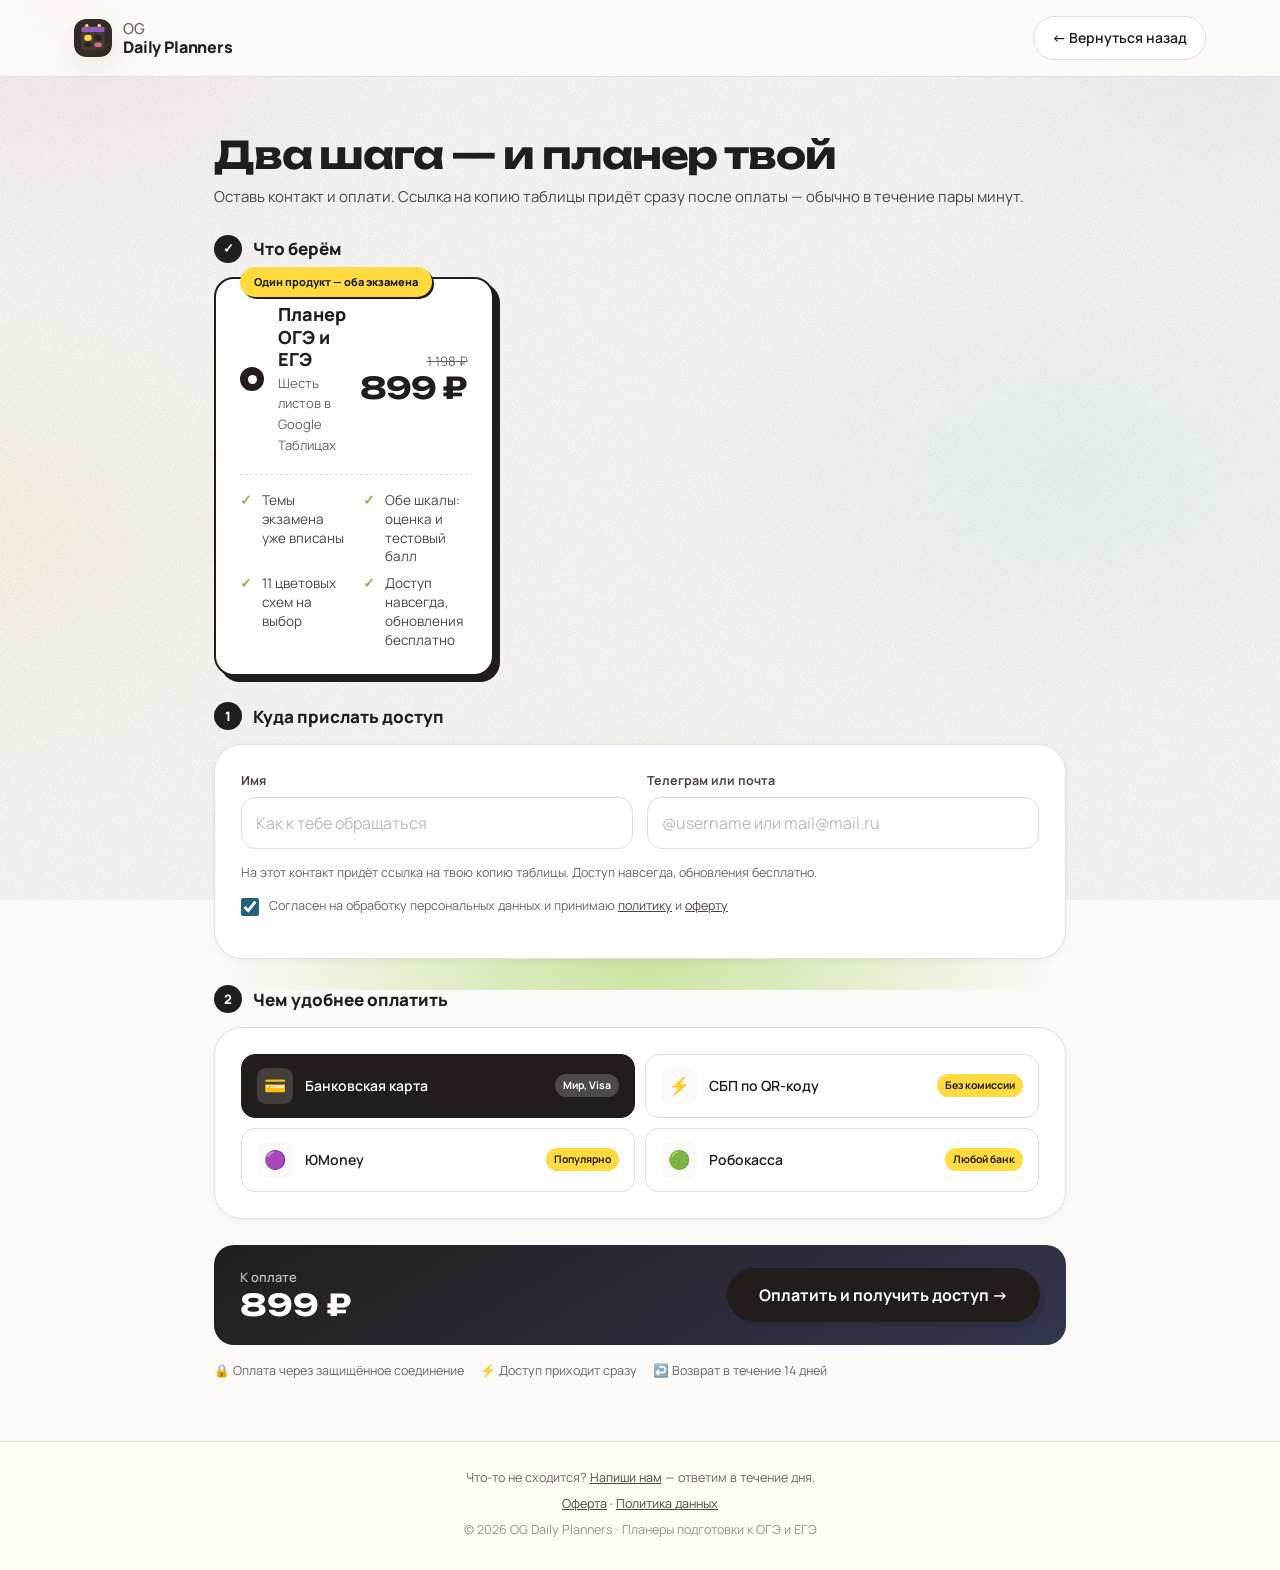
==== commit b1ef0af7: "Add files via upload" ====
--- a/checkout.html
+++ b/checkout.html
@@ -104,7 +104,9 @@
         </div>
       </div>
 
-      <div class="chk-field" style="margin-bottom:6px">
+      <!-- Поле промокода. Скрывается скриптом, пока список кодов
+           в checkout.js пуст: обещать скидку, которой нет, нельзя. -->
+      <div class="chk-field" id="promoField" style="margin-bottom:6px">
         <label for="cPromo">Промокод, если есть</label>
         <div class="chk-promo">
           <input type="text" id="cPromo" name="promo" autocomplete="off"
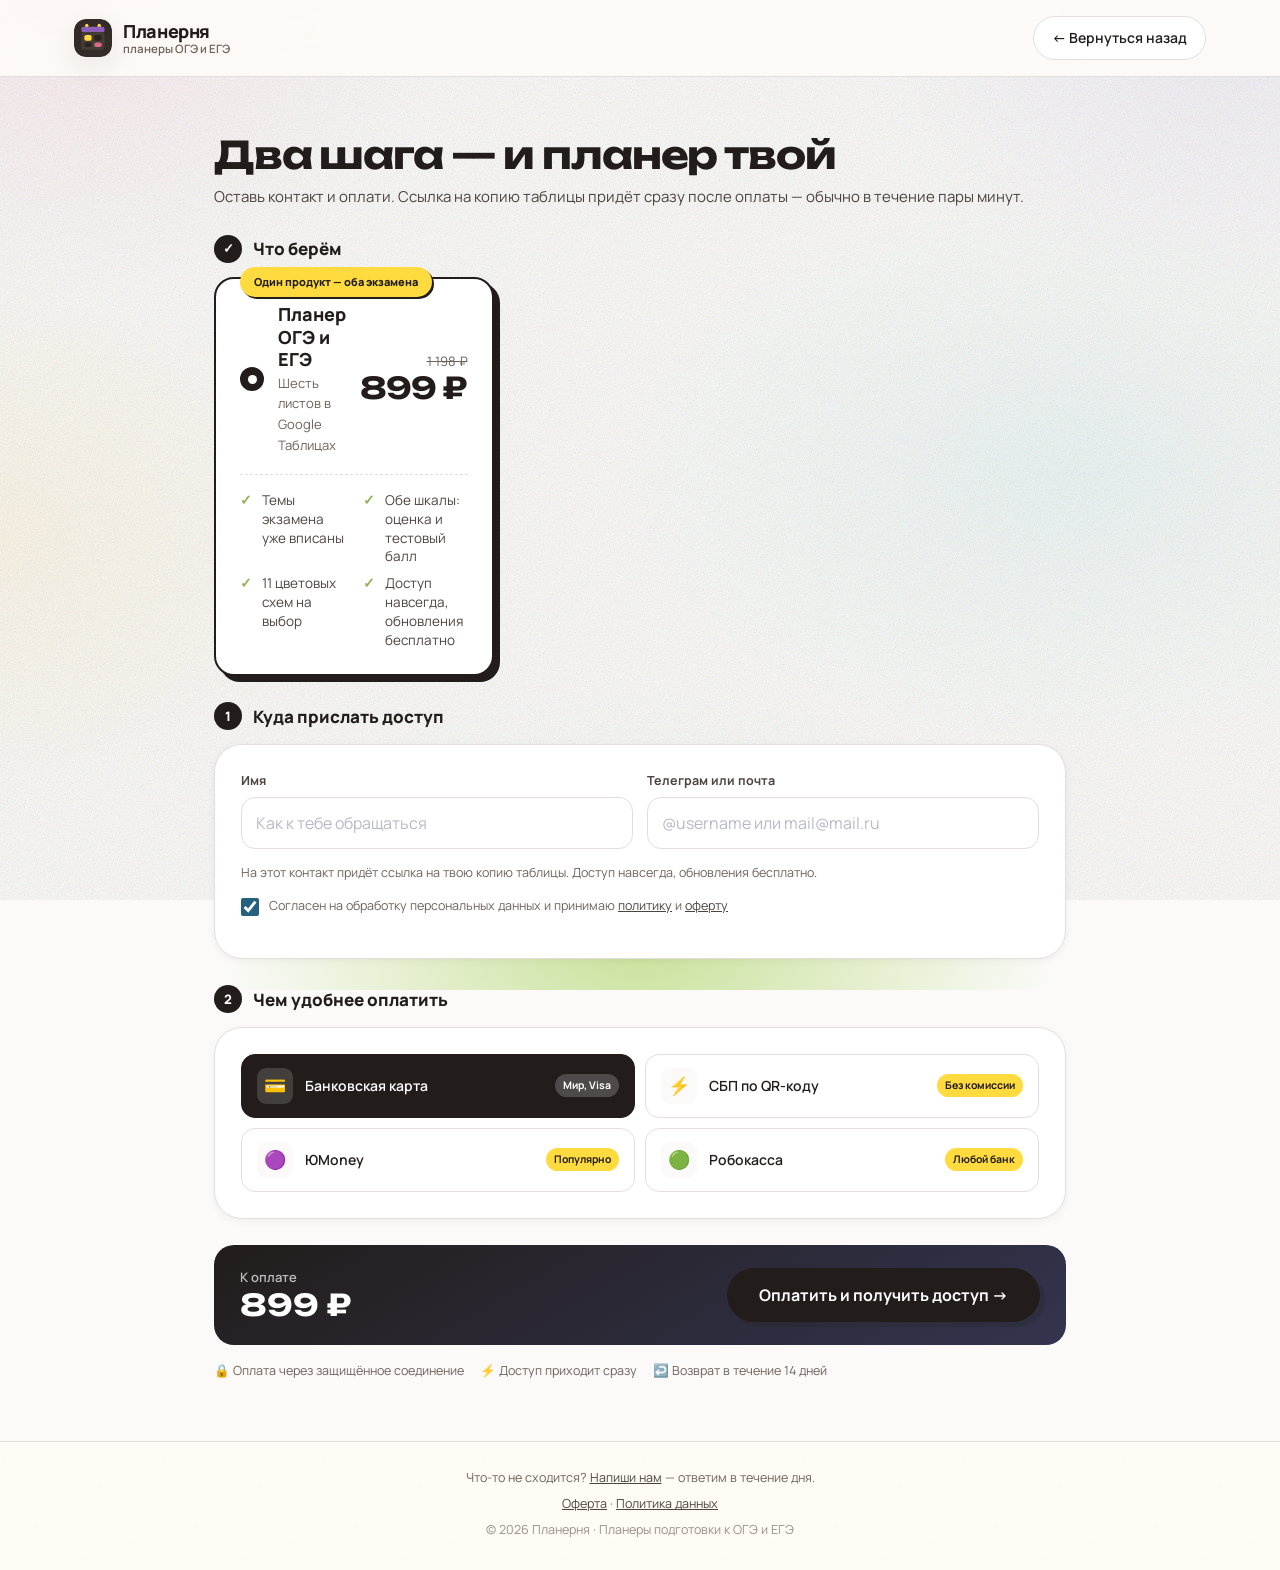
==== commit de5df3da: "Add files via upload" ====
--- a/checkout.html
+++ b/checkout.html
@@ -11,7 +11,7 @@
 <meta name="format-detection" content="telephone=no">
 <meta name="robots" content="noindex">
 
-<title>Оформление заказа — OG Daily Planners</title>
+<title>Оформление заказа — Планерня</title>
 <meta name="description" content="Выбери тариф и способ оплаты планеров подготовки к ОГЭ и ЕГЭ. Доступ приходит сразу после оплаты.">
 
 <link rel="icon" href="favicon.svg" type="image/svg+xml">
@@ -42,7 +42,7 @@
           <rect x="23.6" y="27.2" width="8.4" height="5.2" rx="2" fill="#DA6889"/>
         </svg>
       </span>
-      <span class="logo-txt">OG <b>Daily&nbsp;Planners</b></span>
+      <span class="logo-txt"><b>Планерня</b>планеры ОГЭ и ЕГЭ</span>
     </a>
     <a href="index.html#price" class="chk-back">← Вернуться назад</a>
   </div>
@@ -180,7 +180,7 @@
 <footer class="chk-footer">
   <p>Что-то не сходится? <a href="index.html#contact">Напиши нам</a> — ответим в течение дня.</p>
   <p style="margin-top:6px"><a href="oferta.html">Оферта</a> · <a href="policy.html">Политика данных</a></p>
-  <p style="margin-top:6px;opacity:.7">© <span id="chkYear">2026</span> OG Daily Planners · Планеры подготовки к ОГЭ и ЕГЭ</p>
+  <p style="margin-top:6px;opacity:.7">© <span id="chkYear">2026</span> Планерня · Планеры подготовки к ОГЭ и ЕГЭ</p>
 </footer>
 
 <script>
@@ -188,6 +188,7 @@
   document.getElementById('chkYear').textContent = new Date().getFullYear();
 </script>
 <script src="checkout.js"></script>
+<script src="back.js"></script>
 
 </body>
 </html>
--- a/styles.css
+++ b/styles.css
@@ -175,9 +175,14 @@
 .logo{display:flex;align-items:center;flex-shrink:0}
 .logo-mark{display:flex;margin-right:11px;flex-shrink:0}
 .logo-mark svg{width:38px;height:38px;border-radius:12px;box-shadow:var(--sh-2)}
-.logo-txt{font-size:15px;font-weight:500;color:var(--muted);line-height:1.15;
-  letter-spacing:-.01em;white-space:nowrap}
-.logo-txt b{display:block;font-weight:800;font-size:16px;color:var(--ink)}
+/* Название сверху крупно, под ним — чем занимаемся.
+   Раньше было наоборот: сверху мелкое «OG», под ним «Daily Planners».
+   С одним словом «Планерня» такой порядок читается хуже: сначала
+   имя, потом пояснение. */
+.logo-txt{font-size:11.5px;font-weight:600;color:var(--muted);line-height:1.15;
+  letter-spacing:0;white-space:nowrap}
+.logo-txt b{display:block;font-weight:800;font-size:18px;color:var(--ink);
+  letter-spacing:-.02em;margin-bottom:1px}
 .menu{
   display:flex;margin-left:auto;background:rgba(255,255,255,.7);
   border:1px solid var(--line);border-radius:999px;padding:5px
@@ -719,8 +724,8 @@
   .s-a{top:-18px;right:8%}
   .s-b{top:136px;left:-26px}
   .s-c{bottom:-8px;right:1%}
-  .logo-txt{font-size:13px}
-  .logo-txt b{font-size:14px}
+  .logo-txt{font-size:10.5px}
+  .logo-txt b{font-size:16px}
   .logo-mark svg{width:34px;height:34px}
 }
 @media(max-width:1020px){
@@ -887,8 +892,8 @@
 
   /* ── 23.13 ШАПКА И ЛИПКАЯ ПОЛОСА ──────────────────────────────── */
   .logo-mark svg{width:34px;height:34px}
-  .logo-txt{font-size:12.5px}
-  .logo-txt b{font-size:14px}
+  .logo-txt{font-size:10.5px}
+  .logo-txt b{font-size:16px}
   .burger{width:44px;height:44px}
   .menu.open{left:18px;right:18px}
   .sticky-buy{left:10px;right:10px;padding:9px 10px 9px 18px}
@@ -903,7 +908,12 @@
 @media(max-width:380px){
   .wrap{padding:0 14px}
   .hero h1{font-size:29px}
-  .trust{grid-template-columns:1fr}
+  /* Раньше здесь цифры доверия вставали в ОДИН столбец — четыре
+     карточки подряд занимали целый экран, и человек прокручивал
+     пустоту вместо того, чтобы увидеть их одним взглядом.
+     Оставляем 2×2 и просто ужимаем внутренние поля. */
+  .trust>div{padding:11px 12px}
+  .trust b{font-size:20px}
   .slide{flex-basis:93%}
   .tbl{font-size:10.5px}
   .cd-num{font-size:34px}
@@ -1630,3 +1640,202 @@
   /* Полосу котов на 360 px делаем в два ряда по три */
   .cat-strip span{width:64px;height:64px;margin:5px}
 }
+
+/* ══════════════════════════════════════════════════════════════════
+   34. МОБИЛЬНАЯ ВЕРСИЯ · читаемость и ритм
+   ══════════════════════════════════════════════════════════════════
+   Разбор жалоб по живым скриншотам с телефона:
+
+   1. Цифры доверия шли в один столбец — четыре карточки занимали
+      весь экран, и человек прокручивал пустоту. Теперь 2×2 всегда.
+   2. Служебный текст падал до 9–11 px. На телефоне это нечитаемо
+      даже с хорошим зрением. Нижняя граница — 12 px, у основного
+      текста 13,5.
+   3. Между секциями было 52 px плюс поля карточек — на узком экране
+      это читается как дыры. Ритм сжат до 42 px.
+   4. Снимок палитры (1000 px) ужимался до ширины экрана, и подписи
+      в таблице превращались в серую рябь. Теперь он показывается
+      в читаемом размере и двигается пальцем вбок.
+   5. Нижняя панель «Забрать» накрывала последние строки блоков.
+      Запас под неё теперь у всего, что стоит внизу, а не только
+      у подвала.
+   ══════════════════════════════════════════════════════════════════ */
+@media(max-width:760px){
+
+  /* ── 34.1 РИТМ ──────────────────────────────────────────────── */
+  section{padding:42px 0}
+  .h2{margin-bottom:10px}
+  .lead{margin-bottom:18px}
+
+  /* ── 34.2 ЧИТАЕМЫЕ РАЗМЕРЫ ──────────────────────────────────── */
+  /* Ничего мельче 12 px. Всё, что было 9–11,5 — поднято. */
+  .trust>div{font-size:13px;line-height:1.3}
+  .pal-name{font-size:12px}
+  .pal-facts span{font-size:13px;line-height:1.3}
+  .pal-note{font-size:13px}
+  .shot figcaption{font-size:13.5px;line-height:1.4}
+  .slide-cap{font-size:13.5px}
+  .sticky-buy small{font-size:12px}
+  .foot,.foot-links a{font-size:12.5px}
+  .pill{font-size:10.5px;padding:3px 7px}
+  .tbl{font-size:11.5px}
+  .tbl th{font-size:10.5px}
+
+  /* Короткие подписи не должны ронять последнее слово на свою
+     строку: браузер сам ищет ровный перенос */
+  .pal-facts span,.trust>div,.shot figcaption{text-wrap:balance}
+
+  /* ── 34.3 СНИМОК ПАЛИТРЫ ────────────────────────────────────── */
+  /* Картинка нарисована шириной 1000 px. Ужатая до 340 px, она
+     теряет весь смысл: видно цвета, но не видно планер.
+     Двигается вбок ТОЛЬКО картинка — подпись под ней остаётся
+     на месте. Для этого в разметке есть обёртка .pal-scroll:
+     если крутить весь блок целиком, подпись уезжала бы вместе
+     с картинкой и читать её пришлось бы с прокруткой. */
+  .pal-scroll{
+    overflow-x:auto;
+    -webkit-overflow-scrolling:touch;
+    scrollbar-width:thin
+  }
+  .pal-shot img{width:620px;max-width:none}
+  .pal-shot figcaption{font-size:13px}
+
+  /* Подсказка, что картинку можно двигать — иначе неочевидно */
+  /* Не привязываемся к классу .on: скрытые фигуры всё равно не видны,
+     а класс переключателем может и не выставляться */
+  .pal-shot figcaption::before{
+    content:'← двигай картинку вбок · ';
+    color:var(--muted);font-weight:600
+  }
+
+  /* ── 34.4 ЗАПАС ПОД НИЖНЕЙ ПАНЕЛЬЮ ──────────────────────────── */
+  /* Панель «Забрать» висит поверх страницы. Якорные переходы
+     должны останавливаться выше неё, иначе цель уезжает под панель. */
+  html{scroll-padding-bottom:96px}
+  .demo,.contact{margin-bottom:8px}
+
+  /* ── 34.5 ПЛОТНЕЕ КАРТОЧКИ ──────────────────────────────────── */
+  .mcard{margin-bottom:12px}
+  .shot{margin-bottom:12px}
+  .rev{margin-bottom:12px}
+  .pal-facts{margin-top:16px}
+  .trust{grid-gap:10px;gap:10px}
+
+  /* ── 34.6 ПАЛЬЦЕМ, А НЕ МЫШЬЮ ───────────────────────────────── */
+  /* Всё, во что нужно попасть пальцем, — не меньше 44 px */
+  .foot-links a{display:inline-block;padding:8px 4px}
+  .c-btn{width:54px;height:54px}
+}
+
+@media(max-width:420px){
+  /* На 360 px снимок палитры чуть уже — иначе сдвигать слишком долго */
+  .pal-shot img{width:540px}
+  .trust>div{font-size:12.5px}
+}
+
+/* ══════════════════════════════════════════════════════════════════
+   35. ПЛАНШЕТ И УЗКИЙ НОУТБУК · 761–1020 px
+   ══════════════════════════════════════════════════════════════════
+   Найдено на живом просмотре при ширине 803 px: меню в шапке
+   показывалось целиком — шесть пунктов плюс кнопка «Забрать» —
+   и кнопка вылезала за правый край экрана. Бургер включался только
+   с 760 px, то есть как раз в этом диапазоне шапка ломалась.
+
+   Чиним по месту: прячем горизонтальное меню раньше, с 1020 px.
+   Кнопка «Забрать» остаётся — на планшете она помещается
+   и работает лучше, чем спрятанная в бургер.
+   ══════════════════════════════════════════════════════════════════ */
+@media(max-width:1020px){
+  .menu{display:none}
+  .burger{display:block}
+  .menu.open{
+    display:flex;position:absolute;top:calc(66px + var(--safe-t));
+    left:24px;right:24px;flex-direction:column;background:#fff;
+    border-radius:var(--r-m);padding:10px;box-shadow:var(--sh-3);
+    z-index:90
+  }
+  .menu.open a{padding:14px 16px;min-height:48px;display:flex;align-items:center}
+  html{scroll-padding-top:78px}
+}
+
+/* ══════════════════════════════════════════════════════════════════
+   36. ОКНО «ЧТО-ТО ПОМЕШАЛО?»
+   ══════════════════════════════════════════════════════════════════
+   Появляется, когда человек ушёл на оплату и вернулся ни с чем.
+   Собирается скриптом back.js, в разметке страниц его нет.
+
+   Сознательно сделано мягким: без затемнения в ноль, с кнопкой
+   «просто смотрю» и закрытием по клику мимо. Окно, из которого
+   нельзя выйти, раздражает сильнее, чем помогает.
+   ══════════════════════════════════════════════════════════════════ */
+.back-ask{
+  position:fixed;inset:0;z-index:180;
+  display:flex;align-items:flex-end;justify-content:center;
+  background:rgba(34,29,27,.45);
+  opacity:0;transition:opacity .26s ease;
+  padding:16px
+}
+.back-ask.on{opacity:1}
+
+.back-box{
+  position:relative;width:100%;max-width:460px;
+  background:var(--card);border:1.5px solid var(--line);
+  border-radius:var(--r-l);padding:26px 24px 20px;
+  box-shadow:var(--sh-3);
+  transform:translateY(24px);transition:transform .3s cubic-bezier(.2,.8,.3,1)
+}
+.back-ask.on .back-box{transform:none}
+
+.back-box h3{
+  font-family:Unbounded,Manrope,sans-serif;font-size:21px;font-weight:700;
+  letter-spacing:-.03em;margin-bottom:8px;color:var(--ink)
+}
+.back-box p{font-size:14px;line-height:1.5;color:var(--ink-2);margin-bottom:16px}
+
+.back-x{
+  position:absolute;top:12px;right:12px;width:36px;height:36px;
+  border:none;background:transparent;font-size:24px;line-height:1;
+  color:var(--muted);cursor:pointer;border-radius:50%
+}
+.back-x:hover{background:var(--paper);color:var(--ink)}
+
+.back-tags{display:flex;flex-wrap:wrap;margin:0 -4px 14px}
+.back-tags button{
+  margin:0 4px 8px;padding:9px 14px;border-radius:999px;
+  border:1.5px solid var(--line);background:var(--paper);
+  font:600 13px/1.2 Manrope,sans-serif;color:var(--ink-2);cursor:pointer;
+  transition:.18s;-webkit-tap-highlight-color:transparent
+}
+.back-tags button.on{
+  border-color:var(--ink);background:var(--ink);color:#fff
+}
+
+.back-txt{
+  width:100%;border:1.5px solid var(--line);border-radius:var(--r-s);
+  padding:12px 14px;font:500 14px/1.45 Manrope,sans-serif;color:var(--ink);
+  background:var(--paper);resize:vertical;margin-bottom:14px
+}
+.back-txt:focus{outline:none;border-color:var(--blue)}
+
+.back-btns{display:flex;gap:10px;margin-bottom:8px}
+.back-btns .btn{flex:1;min-height:48px;font-size:14px;padding:12px 10px}
+
+.back-skip{
+  display:block;width:100%;border:none;background:transparent;
+  font:600 13px Manrope,sans-serif;color:var(--muted);
+  padding:10px 0 2px;cursor:pointer
+}
+.back-skip:hover{color:var(--ink-2)}
+
+@media(min-width:600px){
+  .back-ask{align-items:center}
+}
+@media(max-width:420px){
+  .back-box{padding:22px 18px 16px}
+  .back-box h3{font-size:19px}
+  .back-btns{display:block}
+  .back-btns .btn{width:100%;margin-bottom:8px}
+}
+@media(prefers-reduced-motion:reduce){
+  .back-ask,.back-box{transition:none}
+}
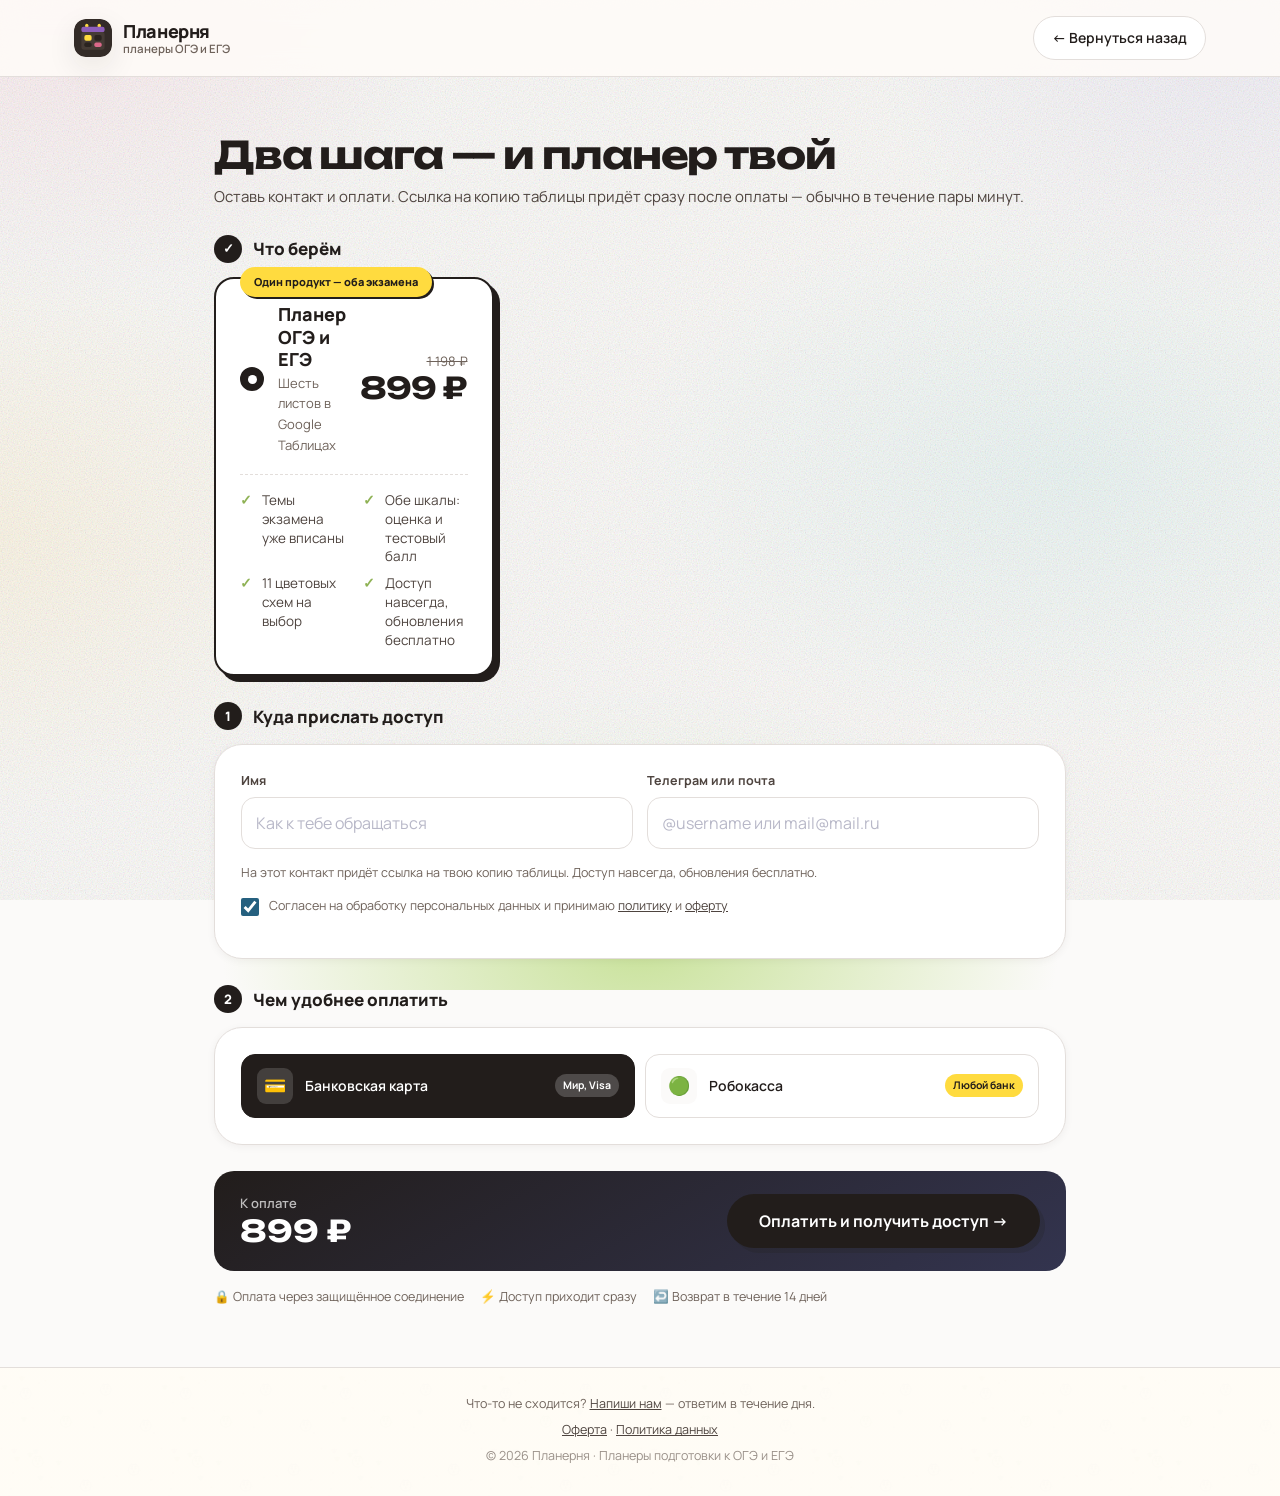
==== commit f2fa1ee5: "Add files via upload" ====
--- a/checkout.html
+++ b/checkout.html
@@ -20,8 +20,8 @@
 <link rel="preconnect" href="https://fonts.googleapis.com">
 <link rel="preconnect" href="https://fonts.gstatic.com" crossorigin>
 <link href="https://fonts.googleapis.com/css2?family=Manrope:wght@400;500;600;700;800&family=Unbounded:wght@600;700&display=swap" rel="stylesheet">
-<link rel="stylesheet" href="styles.css">
-<link rel="stylesheet" href="checkout.css">
+<link rel="stylesheet" href="styles.css?v=8">
+<link rel="stylesheet" href="checkout.css?v=8">
 </head>
 <body class="checkout-page">
 
@@ -120,6 +120,7 @@
         Доступ навсегда, обновления бесплатно.</p>
       <label class="agree" style="margin-top:14px">
         <input type="checkbox" id="cAgree" name="agree" checked>
+          <i class="box" aria-hidden="true"></i>
         <span>Согласен на обработку персональных данных и принимаю
           <a href="policy.html" target="_blank" rel="noopener">политику</a>
           и <a href="oferta.html" target="_blank" rel="noopener">оферту</a></span>
@@ -136,16 +137,6 @@
           <span class="pay-icon" aria-hidden="true">💳</span>
           <span class="pay-name">Банковская карта</span>
           <span class="pay-tag">Мир, Visa</span>
-        </div>
-        <div class="chk-method" role="radio" aria-checked="false" tabindex="0" data-method="sbp">
-          <span class="pay-icon" aria-hidden="true">⚡</span>
-          <span class="pay-name">СБП по QR-коду</span>
-          <span class="pay-tag">Без комиссии</span>
-        </div>
-        <div class="chk-method" role="radio" aria-checked="false" tabindex="0" data-method="yoomoney">
-          <span class="pay-icon" aria-hidden="true">🟣</span>
-          <span class="pay-name">ЮMoney</span>
-          <span class="pay-tag">Популярно</span>
         </div>
         <div class="chk-method" role="radio" aria-checked="false" tabindex="0" data-method="robokassa">
           <span class="pay-icon" aria-hidden="true">🟢</span>
@@ -187,8 +178,17 @@
   document.documentElement.classList.remove('no-js');
   document.getElementById('chkYear').textContent = new Date().getFullYear();
 </script>
-<script src="checkout.js"></script>
-<script src="back.js"></script>
+<!-- ?v=8 — номер версии файлов. Браузер кэширует скрипты и стили
+     и при следующем заходе берёт сохранённую копию, не спрашивая
+     сервер. Из-за этого правка может «не сработать»: на сервере
+     новый файл, а человек видит старый. Так однажды и вышло
+     с тестовым режимом: в репозитории уже стояло false, а браузер
+     показывал true из кэша.
+
+     ПРАВИЛО: поправил .js или .css — увеличь номер здесь и во всех
+     пяти страницах. Номер общий, чтобы не держать их по отдельности. -->
+<script src="checkout.js?v=8"></script>
+<script src="back.js?v=8"></script>
 
 </body>
 </html>
--- a/styles.css
+++ b/styles.css
@@ -1820,6 +1820,8 @@
 .back-btns{display:flex;gap:10px;margin-bottom:8px}
 .back-btns .btn{flex:1;min-height:48px;font-size:14px;padding:12px 10px}
 
+.back-close2{width:100%;min-height:48px;margin-top:6px}
+
 .back-skip{
   display:block;width:100%;border:none;background:transparent;
   font:600 13px Manrope,sans-serif;color:var(--muted);
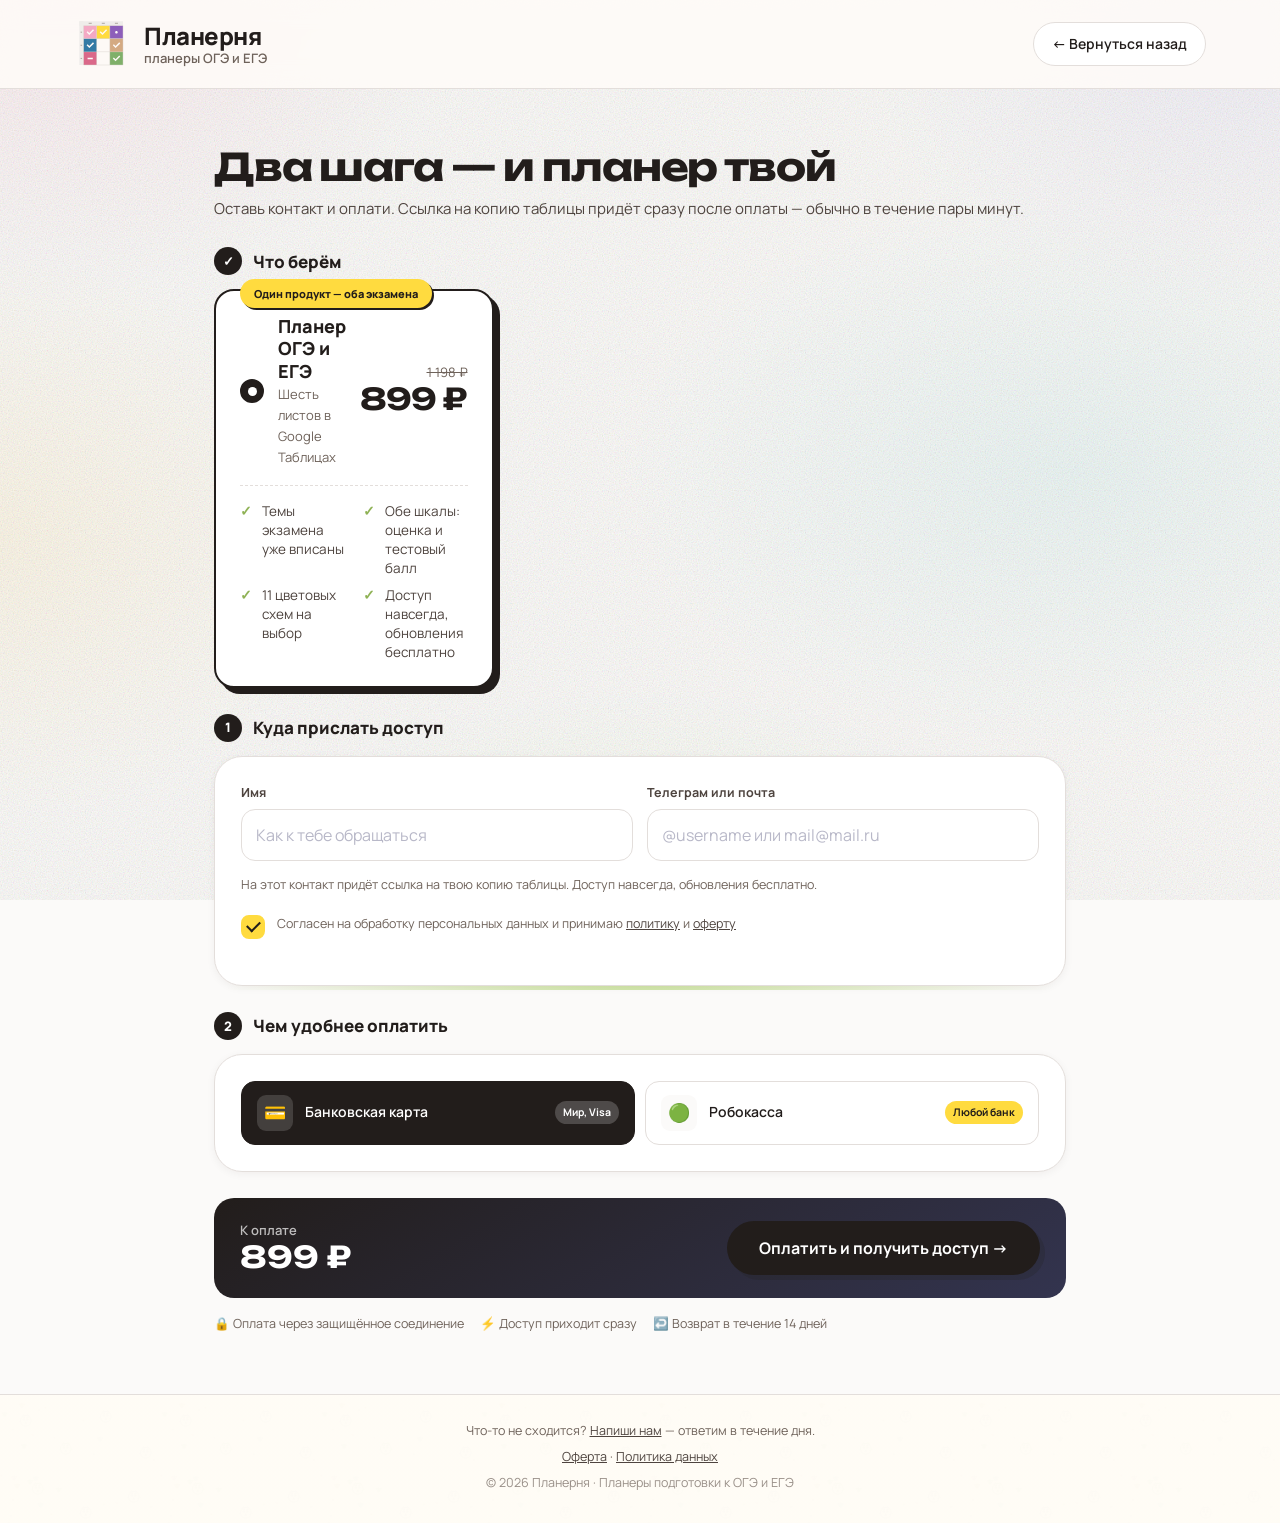
==== commit 1cd14fcf: "Add files via upload" ====
--- a/checkout.html
+++ b/checkout.html
@@ -14,14 +14,14 @@
 <title>Оформление заказа — Планерня</title>
 <meta name="description" content="Выбери тариф и способ оплаты планеров подготовки к ОГЭ и ЕГЭ. Доступ приходит сразу после оплаты.">
 
-<link rel="icon" href="favicon.svg" type="image/svg+xml">
-<link rel="icon" href="favicon.png" sizes="32x32">
-<link rel="apple-touch-icon" href="apple-touch-icon.png">
+<link rel="icon" href="favicon.svg?v=10" type="image/svg+xml">
+<link rel="icon" href="favicon.png?v=10" sizes="32x32">
+<link rel="apple-touch-icon" href="apple-touch-icon.png?v=10">
 <link rel="preconnect" href="https://fonts.googleapis.com">
 <link rel="preconnect" href="https://fonts.gstatic.com" crossorigin>
 <link href="https://fonts.googleapis.com/css2?family=Manrope:wght@400;500;600;700;800&family=Unbounded:wght@600;700&display=swap" rel="stylesheet">
-<link rel="stylesheet" href="styles.css?v=8">
-<link rel="stylesheet" href="checkout.css?v=8">
+<link rel="stylesheet" href="styles.css?v=11">
+<link rel="stylesheet" href="checkout.css?v=11">
 </head>
 <body class="checkout-page">
 
@@ -30,16 +30,35 @@
   <div class="wrap">
     <a href="index.html" class="logo">
       <span class="logo-mark" aria-hidden="true">
-        <svg viewBox="0 0 44 44" width="38" height="38" role="img">
-          <rect width="44" height="44" rx="13" fill="#332B27"/>
-          <rect x="13" y="5.5" width="3.6" height="6.5" rx="1.8" fill="#FFDB3F"/>
-          <rect x="27.4" y="5.5" width="3.6" height="6.5" rx="1.8" fill="#FFDB3F"/>
-          <rect x="8.5" y="9" width="27" height="6.2" rx="2.6" fill="#8D5EBA"/>
-          <rect x="8.5" y="15" width="27" height="20.5" rx="3.4" fill="#453B35"/>
-          <rect x="12" y="18.6" width="8.4" height="6.6" rx="2.1" fill="#FFDB3F"/>
-          <rect x="23.6" y="18.6" width="8.4" height="6.6" rx="2.1" fill="#2A231F"/>
-          <rect x="12" y="27.2" width="8.4" height="5.2" rx="2" fill="#2A231F"/>
-          <rect x="23.6" y="27.2" width="8.4" height="5.2" rx="2" fill="#DA6889"/>
+        <svg viewBox="0 0 256 256" width="44" height="44" role="img" aria-hidden="true">
+          <title>Планерня</title>
+          <!-- Семь закрашенных ячеек таблицы складываются в «П». Пять галочек,
+          точка и тире: пять дней закрыто, один начат, один пропущен.
+          Отметки вырезаны настоящими дырками (fill-rule="evenodd"),
+          поэтому знак работает на любом фоне. Углы галочек ровно 45°. -->
+          <rect x="24" y="24" width="200" height="20" fill="#EFEDEA"/>
+          <rect x="24" y="24" width="20" height="200" fill="#EFEDEA"/>
+          <rect x="67.0" y="31" width="14" height="5" fill="#B5AEA7"/>
+          <rect x="30" y="71.5" width="7" height="5" fill="#B5AEA7"/>
+          <rect x="127.0" y="31" width="14" height="5" fill="#B5AEA7"/>
+          <rect x="30" y="131.5" width="7" height="5" fill="#B5AEA7"/>
+          <rect x="187.0" y="31" width="14" height="5" fill="#B5AEA7"/>
+          <rect x="30" y="191.5" width="7" height="5" fill="#B5AEA7"/>
+          <path fill="#F4A9C4" fill-rule="evenodd" d="M44 44 L104 44 L104 104 L44 104 Z M62.2 69.5 L70.0 77.3 L86.8 60.5 L91.5 65.2 L70.0 86.7 L57.5 74.2 Z"/>
+          <path fill="#FFDB3F" fill-rule="evenodd" d="M104 44 L164 44 L164 104 L104 104 Z M122.2 69.5 L130.0 77.3 L146.8 60.5 L151.5 65.2 L130.0 86.7 L117.5 74.2 Z"/>
+          <path fill="#8D5EBA" fill-rule="evenodd" d="M164 44 L224 44 L224 104 L164 104 Z M194.0 68.0 C197.3 68.0 200.0 70.7 200.0 74.0 C200.0 77.3 197.3 80.0 194.0 80.0 C190.7 80.0 188.0 77.3 188.0 74.0 C188.0 70.7 190.7 68.0 194.0 68.0 Z"/>
+          <path fill="#337AA5" fill-rule="evenodd" d="M44 104 L104 104 L104 164 L44 164 Z M62.2 129.5 L70.0 137.3 L86.8 120.5 L91.5 125.2 L70.0 146.7 L57.5 134.2 Z"/>
+          <path fill="#D4AA82" fill-rule="evenodd" d="M164 104 L224 104 L224 164 L164 164 Z M182.2 129.5 L190.0 137.3 L206.8 120.5 L211.5 125.2 L190.0 146.7 L177.5 134.2 Z"/>
+          <path fill="#DA6889" fill-rule="evenodd" d="M44 164 L104 164 L104 224 L44 224 Z M62.0 190.8 L86.0 190.8 L86.0 197.2 L62.0 197.2 Z"/>
+          <path fill="#7FB069" fill-rule="evenodd" d="M164 164 L224 164 L224 224 L164 224 Z M182.2 189.5 L190.0 197.3 L206.8 180.5 L211.5 185.2 L190.0 206.7 L177.5 194.2 Z"/>
+          <rect x="43" y="44" width="2" height="180" fill="#D6D1CB"/>
+          <rect x="44" y="43" width="180" height="2" fill="#D6D1CB"/>
+          <rect x="103" y="44" width="2" height="180" fill="#D6D1CB"/>
+          <rect x="44" y="103" width="180" height="2" fill="#D6D1CB"/>
+          <rect x="163" y="44" width="2" height="180" fill="#D6D1CB"/>
+          <rect x="44" y="163" width="180" height="2" fill="#D6D1CB"/>
+          <rect x="223" y="44" width="2" height="180" fill="#D6D1CB"/>
+          <rect x="44" y="223" width="180" height="2" fill="#D6D1CB"/>
         </svg>
       </span>
       <span class="logo-txt"><b>Планерня</b>планеры ОГЭ и ЕГЭ</span>
@@ -178,7 +197,7 @@
   document.documentElement.classList.remove('no-js');
   document.getElementById('chkYear').textContent = new Date().getFullYear();
 </script>
-<!-- ?v=8 — номер версии файлов. Браузер кэширует скрипты и стили
+<!-- ?v=11 — номер версии файлов. Браузер кэширует скрипты и стили
      и при следующем заходе берёт сохранённую копию, не спрашивая
      сервер. Из-за этого правка может «не сработать»: на сервере
      новый файл, а человек видит старый. Так однажды и вышло
@@ -187,8 +206,8 @@
 
      ПРАВИЛО: поправил .js или .css — увеличь номер здесь и во всех
      пяти страницах. Номер общий, чтобы не держать их по отдельности. -->
-<script src="checkout.js?v=8"></script>
-<script src="back.js?v=8"></script>
+<script src="checkout.js?v=11"></script>
+<script src="back.js?v=11"></script>
 
 </body>
 </html>
--- a/styles.css
+++ b/styles.css
@@ -173,15 +173,17 @@
 }
 .nav{display:flex;align-items:center}
 .logo{display:flex;align-items:center;flex-shrink:0}
-.logo-mark{display:flex;margin-right:11px;flex-shrink:0}
-.logo-mark svg{width:38px;height:38px;border-radius:12px;box-shadow:var(--sh-2)}
+.logo-mark{display:flex;margin-right:14px;flex-shrink:0}
+.logo-mark svg{width:56px;height:56px}
+/* Ни скругления, ни тени: знак сам по себе лист таблицы,
+   рамка вокруг него выглядела бы как вторая карточка. */
 /* Название сверху крупно, под ним — чем занимаемся.
    Раньше было наоборот: сверху мелкое «OG», под ним «Daily Planners».
    С одним словом «Планерня» такой порядок читается хуже: сначала
    имя, потом пояснение. */
-.logo-txt{font-size:11.5px;font-weight:600;color:var(--muted);line-height:1.15;
+.logo-txt{font-size:13px;font-weight:600;color:var(--muted);line-height:1.15;
   letter-spacing:0;white-space:nowrap}
-.logo-txt b{display:block;font-weight:800;font-size:18px;color:var(--ink);
+.logo-txt b{display:block;font-weight:800;font-size:24px;color:var(--ink);
   letter-spacing:-.02em;margin-bottom:1px}
 .menu{
   display:flex;margin-left:auto;background:rgba(255,255,255,.7);
@@ -607,7 +609,7 @@
   .contact{grid-template-columns:1fr;gap:30px;grid-gap:30px}
 }
 @media(max-width:760px){
-  html{scroll-padding-top:78px}
+  html{scroll-padding-top:92px}
   section{padding:58px 0}
   .hero{padding:112px 0 42px}
   .menu{display:none}
@@ -724,9 +726,9 @@
   .s-a{top:-18px;right:8%}
   .s-b{top:136px;left:-26px}
   .s-c{bottom:-8px;right:1%}
-  .logo-txt{font-size:10.5px}
-  .logo-txt b{font-size:16px}
-  .logo-mark svg{width:34px;height:34px}
+  .logo-txt{font-size:12px}
+  .logo-txt b{font-size:21px}
+  .logo-mark svg{width:48px;height:48px}
 }
 @media(max-width:1020px){
   .reviews{columns:2}
@@ -891,9 +893,9 @@
     border-width:3px;box-shadow:4px 4px 0 var(--ink)}
 
   /* ── 23.13 ШАПКА И ЛИПКАЯ ПОЛОСА ──────────────────────────────── */
-  .logo-mark svg{width:34px;height:34px}
-  .logo-txt{font-size:10.5px}
-  .logo-txt b{font-size:16px}
+  .logo-mark svg{width:46px;height:46px}
+  .logo-txt{font-size:11.5px}
+  .logo-txt b{font-size:19px}
   .burger{width:44px;height:44px}
   .menu.open{left:18px;right:18px}
   .sticky-buy{left:10px;right:10px;padding:9px 10px 9px 18px}
@@ -1282,19 +1284,74 @@
    По 152-ФЗ форма, которая собирает имя и контакт, должна получать
    согласие. Галочка стоит заранее — это допустимо для сайта, где
    отправка формы и есть выражение воли, а текст рядом виден сразу. */
+/* ЧТО БЫЛО НЕ ТАК.
+   Форма стоит на тёмной подложке, а галочка была системная.
+   Плюс правило .form input задавало ВСЕМ полям формы
+   padding:14px 15px и свой фон — и прилетало в том числе
+   квадратику согласия. Он получался раздутым, полупрозрачным
+   и почти сливался с фоном: человек не понимал, стоит галочка
+   или нет, и тыкал по несколько раз.
+
+   Поэтому рисуем квадратик сами. Системный input остаётся
+   на месте — он держит доступность, клавиатуру и отправку
+   формы, — но становится невидимым. Видимый квадратик это <i>,
+   который стоит сразу за ним, поэтому ловится через + .box. */
 .agree{
+  position:relative;
   display:flex;align-items:flex-start;
   font-size:12.5px;line-height:1.5;color:var(--muted);
-  margin:4px 0 16px;cursor:pointer
-}
+  margin:4px 0 14px;padding:6px 0;cursor:pointer;
+  -webkit-tap-highlight-color:transparent
+}
+
+/* Системная галочка: не видна, но жива */
 .agree input{
-  width:18px;height:18px;margin:1px 10px 0 0;flex-shrink:0;
-  accent-color:var(--blue-d);cursor:pointer
-}
-.agree a{color:var(--ink-2);text-decoration:underline}
-.agree input:focus-visible{outline:3px solid var(--blue);outline-offset:2px}
+  /* Совпадает по месту с нарисованным квадратиком: у .agree есть
+     верхний отступ 6px, и без него системная зона клика съезжала
+     бы вверх относительно того, что человек видит. */
+  position:absolute;top:6px;left:0;
+  width:24px;height:24px;margin:0;padding:0;
+  opacity:0;cursor:pointer;z-index:1
+}
+
+/* Нарисованный квадратик */
+.agree .box{
+  width:24px;height:24px;flex-shrink:0;margin:0 12px 0 0;
+  border:2px solid rgba(255,255,255,.5);border-radius:8px;
+  background:rgba(255,255,255,.12);
+  display:flex;align-items:center;justify-content:center;
+  transition:background .16s ease,border-color .16s ease
+}
+/* Птичка: две стороны квадрата, повёрнутые на 45° */
+.agree .box::after{
+  content:'';width:11px;height:6px;margin-top:-3px;
+  border-left:2.6px solid var(--ink);
+  border-bottom:2.6px solid var(--ink);
+  transform:rotate(-45deg) scale(.5);
+  opacity:0;transition:transform .16s ease,opacity .16s ease
+}
+.agree input:checked + .box{
+  background:var(--sunny);border-color:var(--sunny)
+}
+.agree input:checked + .box::after{opacity:1;transform:rotate(-45deg) scale(1)}
+.agree input:focus-visible + .box{outline:3px solid var(--sunny);outline-offset:3px}
+.agree input:active + .box{transform:scale(.92)}
+
+.agree a{color:#fff;text-decoration:underline;position:relative;z-index:2}
 @media (hover:hover) and (pointer:fine){
-  .agree a:hover{color:var(--ink)}
+  .agree a:hover{color:var(--sunny)}
+  .agree:hover .box{border-color:rgba(255,255,255,.8)}
+}
+
+/* На светлой подложке — страница оплаты — рамка тёмная,
+   иначе белая рамка на белом фоне не видна */
+.chk-form .agree .box{
+  border-color:var(--line);background:var(--paper)
+}
+.chk-form .agree a{color:var(--ink-2)}
+@media (hover:hover) and (pointer:fine){
+  .chk-form .agree a:hover{color:var(--ink)}
+  .chk-form .agree:hover .box{border-color:var(--ink-2)}
 }
 
 /* ══════════════════════════════════════════════════════════════════
@@ -1755,7 +1812,7 @@
     z-index:90
   }
   .menu.open a{padding:14px 16px;min-height:48px;display:flex;align-items:center}
-  html{scroll-padding-top:78px}
+  html{scroll-padding-top:92px}
 }
 
 /* ══════════════════════════════════════════════════════════════════
